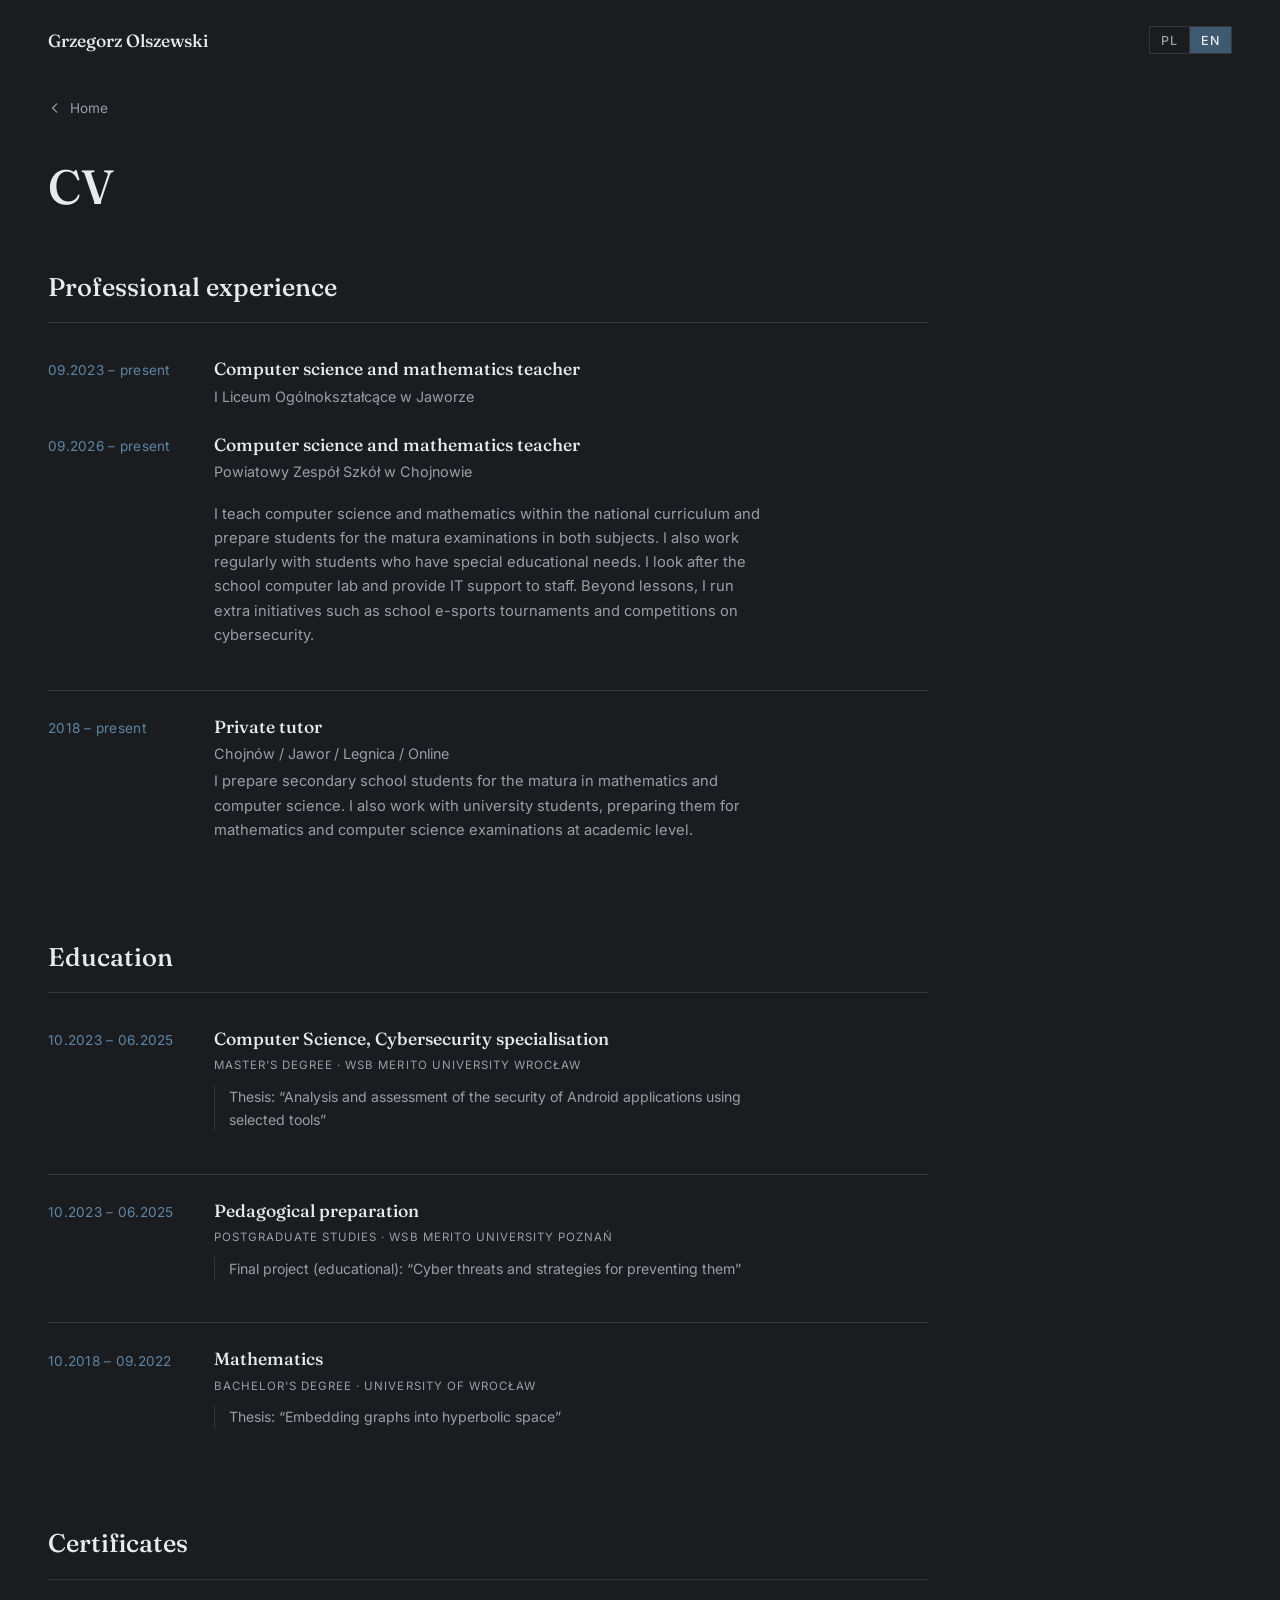
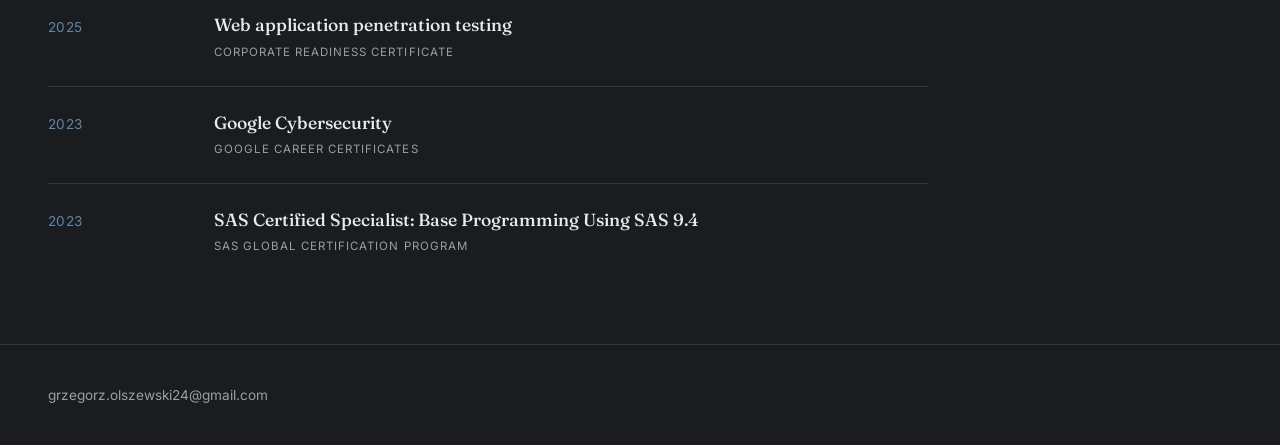
==== cv.html @ cc4313eb "v1" ====
<!DOCTYPE html>
<html lang="pl">
<head>
<meta charset="UTF-8">
<meta name="viewport" content="width=device-width, initial-scale=1">

<title>CV — Grzegorz Olszewski</title>
<meta name="description" content="Doświadczenie zawodowe, wykształcenie i certyfikaty. Nauczyciel informatyki i matematyki, magister informatyki ze specjalnością cyberbezpieczeństwo.">

<meta property="og:type" content="article">
<meta property="og:title" content="CV — Grzegorz Olszewski">
<meta property="og:description" content="Doświadczenie zawodowe, wykształcenie i certyfikaty.">
<meta property="og:locale" content="pl_PL">

<link rel="preconnect" href="https://fonts.googleapis.com">
<link rel="preconnect" href="https://fonts.gstatic.com" crossorigin>
<link href="https://fonts.googleapis.com/css2?family=Fraunces:opsz,wght@9..144,400;9..144,500;9..144,600&family=Inter:wght@400;500;600&display=swap" rel="stylesheet">
<link rel="stylesheet" href="styles.css">
</head>
<body>

<header class="site">
  <a class="name" href="index.html">Grzegorz Olszewski</a>
  <div class="header-right">
    <div class="lang-switch" role="group" data-i18n-label="lang.groupLabel" aria-label="Wybór języka">
      <button type="button" data-lang="pl" aria-pressed="true" lang="pl">PL</button>
      <button type="button" data-lang="en" aria-pressed="false" lang="en">EN</button>
    </div>
  </div>
</header>

<main class="page">
  <div class="page-inner mid">
    <a class="back" href="index.html">
      <svg viewBox="0 0 24 24" fill="none" stroke="currentColor" stroke-width="2" stroke-linecap="round" stroke-linejoin="round" aria-hidden="true">
        <polyline points="15 5 8 12 15 19"/>
      </svg>
      <span data-i18n="nav.back">Strona główna</span>
    </a>

    <h1 data-i18n="page.h1">CV</h1>

    <section class="cv-section">
      <h2 data-i18n="exp.h2">Doświadczenie zawodowe</h2>
      <ul class="cv-list">

        <li class="cv-entry tight">
          <span class="cv-date" data-i18n="exp.d1">09.2023 – obecnie</span>
          <div>
            <div class="cv-role" data-i18n="exp.r1">Nauczyciel informatyki i matematyki</div>
            <div class="cv-org" data-i18n="exp.o1">I Liceum Ogólnokształcące w Jaworze</div>
          </div>
        </li>

        <li class="cv-entry tight">
          <span class="cv-date" data-i18n="exp.d2">09.2026 – obecnie</span>
          <div>
            <div class="cv-role" data-i18n="exp.r2">Nauczyciel informatyki i matematyki</div>
            <div class="cv-org" data-i18n="exp.o2">Powiatowy Zespół Szkół w Chojnowie</div>
          </div>
        </li>

        <li class="cv-entry note">
          <span class="cv-date"></span>
          <p class="cv-desc" data-i18n="exp.note">Prowadzę zajęcia lekcyjne z informatyki i matematyki w ramach podstawy programowej oraz przygotowuję uczniów do egzaminów maturalnych z wymienionych przedmiotów. Regularnie pracuję także z uczniami o specjalnych potrzebach edukacyjnych. Sprawuję opiekę nad pracownią komputerową oraz udzielam wsparcia pracownikom szkoły w kwestiach informatycznych. Realizuję inicjatywy dodatkowe, takie jak szkolne turnieje e-sportowe oraz konkursy związane z cyberbezpieczeństwem.</p>
        </li>

        <li class="cv-entry">
          <span class="cv-date" data-i18n="exp.d3">2018 – obecnie</span>
          <div>
            <div class="cv-role" data-i18n="exp.r3">Korepetytor</div>
            <div class="cv-org" data-i18n="exp.o3">Chojnów / Jawor / Legnica / Online</div>
            <p class="cv-desc" data-i18n="exp.note3">Przygotowuję uczniów szkół średnich do matury z matematyki i informatyki. Prowadzę także zajęcia ze studentami, przygotowując ich do egzaminów z matematyki i informatyki na poziomie akademickim.</p>
          </div>
        </li>

      </ul>
    </section>

    <section class="cv-section">
      <h2 data-i18n="edu.h2">Wykształcenie</h2>
      <ul class="cv-list">

        <li class="cv-entry">
          <span class="cv-date">10.2023 – 06.2025</span>
          <div>
            <div class="cv-role" data-i18n="edu.r1">Informatyka, spec. Cyberbezpieczeństwo</div>
            <div class="cv-meta" data-i18n="edu.m1">Studia magisterskie · Uniwersytet WSB Merito Wrocław</div>
            <p class="cv-thesis" data-i18n="edu.t1">Praca dyplomowa: „Analiza i ocena bezpieczeństwa aplikacji systemu Android przy użyciu wybranych narzędzi”</p>
          </div>
        </li>

        <li class="cv-entry">
          <span class="cv-date">10.2023 – 06.2025</span>
          <div>
            <div class="cv-role" data-i18n="edu.r2">Przygotowanie pedagogiczne</div>
            <div class="cv-meta" data-i18n="edu.m2">Studia podyplomowe · Uniwersytet WSB Merito Poznań</div>
            <p class="cv-thesis" data-i18n="edu.t2">Praca dyplomowa (projekt edukacyjny): „Cyberzagrożenia i strategie ich zapobiegania”</p>
          </div>
        </li>

        <li class="cv-entry">
          <span class="cv-date">10.2018 – 09.2022</span>
          <div>
            <div class="cv-role" data-i18n="edu.r3">Matematyka</div>
            <div class="cv-meta" data-i18n="edu.m3">Studia licencjackie · Uniwersytet Wrocławski</div>
            <p class="cv-thesis" data-i18n="edu.t3">Praca dyplomowa: „Zanurzanie grafów w przestrzeń hiperboliczną”</p>
          </div>
        </li>

      </ul>
    </section>

    <section class="cv-section">
      <h2 data-i18n="cert.h2">Certyfikaty</h2>
      <ul class="cv-list">

        <li class="cv-entry">
          <span class="cv-date">2025</span>
          <div>
            <div class="cv-role" data-i18n="cert.r1">Testy penetracyjne aplikacji internetowych</div>
            <div class="cv-meta" data-i18n="cert.m1">Corporate Readiness Certificate</div>
          </div>
        </li>

        <li class="cv-entry">
          <span class="cv-date">2023</span>
          <div>
            <div class="cv-role" data-i18n="cert.r2">Google Cybersecurity</div>
            <div class="cv-meta" data-i18n="cert.m2">Google Career Certificates</div>
          </div>
        </li>

        <li class="cv-entry">
          <span class="cv-date">2023</span>
          <div>
            <div class="cv-role" data-i18n="cert.r3">SAS Certified Specialist: Base Programming Using SAS 9.4</div>
            <div class="cv-meta" data-i18n="cert.m3">SAS Global Certification Program</div>
          </div>
        </li>

      </ul>
    </section>

  </div>
</main>

<footer class="site">
  <a href="mailto:grzegorz.olszewski24@gmail.com">grzegorz.olszewski24@gmail.com</a>
</footer>

<script>
window.PAGE_I18N = {
  pl: {
    'meta.title': 'CV — Grzegorz Olszewski',
    'meta.description': 'Doświadczenie zawodowe, wykształcenie i certyfikaty. Nauczyciel informatyki i matematyki, magister informatyki ze specjalnością cyberbezpieczeństwo.',
    'meta.ogTitle': 'CV — Grzegorz Olszewski',
    'meta.ogDescription': 'Doświadczenie zawodowe, wykształcenie i certyfikaty.',
    'page.h1': 'CV',

    'exp.h2': 'Doświadczenie zawodowe',
    'exp.d1': '09.2023 – obecnie',
    'exp.r1': 'Nauczyciel informatyki i matematyki',
    'exp.o1': 'I Liceum Ogólnokształcące w Jaworze',
    'exp.d2': '09.2026 – obecnie',
    'exp.r2': 'Nauczyciel informatyki i matematyki',
    'exp.o2': 'Powiatowy Zespół Szkół w Chojnowie',
    'exp.note': 'Prowadzę zajęcia lekcyjne z informatyki i matematyki w ramach podstawy programowej oraz przygotowuję uczniów do egzaminów maturalnych z wymienionych przedmiotów. Regularnie pracuję także z uczniami o specjalnych potrzebach edukacyjnych. Sprawuję opiekę nad pracownią komputerową oraz udzielam wsparcia pracownikom szkoły w kwestiach informatycznych. Realizuję inicjatywy dodatkowe, takie jak szkolne turnieje e-sportowe oraz konkursy związane z cyberbezpieczeństwem.',
    'exp.d3': '2018 – obecnie',
    'exp.r3': 'Korepetytor',
    'exp.o3': 'Chojnów / Jawor / Legnica / Online',
    'exp.note3': 'Przygotowuję uczniów szkół średnich do matury z matematyki i informatyki. Prowadzę także zajęcia ze studentami, przygotowując ich do egzaminów z matematyki i informatyki na poziomie akademickim.',

    'edu.h2': 'Wykształcenie',
    'edu.r1': 'Informatyka, spec. Cyberbezpieczeństwo',
    'edu.m1': 'Studia magisterskie · Uniwersytet WSB Merito Wrocław',
    'edu.t1': 'Praca dyplomowa: „Analiza i ocena bezpieczeństwa aplikacji systemu Android przy użyciu wybranych narzędzi”',
    'edu.r2': 'Przygotowanie pedagogiczne',
    'edu.m2': 'Studia podyplomowe · Uniwersytet WSB Merito Poznań',
    'edu.t2': 'Praca dyplomowa (projekt edukacyjny): „Cyberzagrożenia i strategie ich zapobiegania”',
    'edu.r3': 'Matematyka',
    'edu.m3': 'Studia licencjackie · Uniwersytet Wrocławski',
    'edu.t3': 'Praca dyplomowa: „Zanurzanie grafów w przestrzeń hiperboliczną”',

    'cert.h2': 'Certyfikaty',
    'cert.r1': 'Testy penetracyjne aplikacji internetowych',
    'cert.m1': 'Corporate Readiness Certificate',
    'cert.r2': 'Google Cybersecurity',
    'cert.m2': 'Google Career Certificates',
    'cert.r3': 'SAS Certified Specialist: Base Programming Using SAS 9.4',
    'cert.m3': 'SAS Global Certification Program'
  },
  en: {
    'meta.title': 'CV — Grzegorz Olszewski',
    'meta.description': 'Professional experience, education and certificates. Computer science and mathematics teacher, MSc in computer science with a cybersecurity specialisation.',
    'meta.ogTitle': 'CV — Grzegorz Olszewski',
    'meta.ogDescription': 'Professional experience, education and certificates.',
    'page.h1': 'CV',

    'exp.h2': 'Professional experience',
    'exp.d1': '09.2023 – present',
    'exp.r1': 'Computer science and mathematics teacher',
    'exp.o1': 'I Liceum Ogólnokształcące w Jaworze',
    'exp.d2': '09.2026 – present',
    'exp.r2': 'Computer science and mathematics teacher',
    'exp.o2': 'Powiatowy Zespół Szkół w Chojnowie',
    'exp.note': 'I teach computer science and mathematics within the national curriculum and prepare students for the matura examinations in both subjects. I also work regularly with students who have special educational needs. I look after the school computer lab and provide IT support to staff. Beyond lessons, I run extra initiatives such as school e-sports tournaments and competitions on cybersecurity.',
    'exp.d3': '2018 – present',
    'exp.r3': 'Private tutor',
    'exp.o3': 'Chojnów / Jawor / Legnica / Online',
    'exp.note3': 'I prepare secondary school students for the matura in mathematics and computer science. I also work with university students, preparing them for mathematics and computer science examinations at academic level.',

    'edu.h2': 'Education',
    'edu.r1': 'Computer Science, Cybersecurity specialisation',
    'edu.m1': "Master's degree · WSB Merito University Wrocław",
    'edu.t1': 'Thesis: “Analysis and assessment of the security of Android applications using selected tools”',
    'edu.r2': 'Pedagogical preparation',
    'edu.m2': 'Postgraduate studies · WSB Merito University Poznań',
    'edu.t2': 'Final project (educational): “Cyber threats and strategies for preventing them”',
    'edu.r3': 'Mathematics',
    'edu.m3': "Bachelor's degree · University of Wrocław",
    'edu.t3': 'Thesis: “Embedding graphs into hyperbolic space”',

    'cert.h2': 'Certificates',
    'cert.r1': 'Web application penetration testing',
    'cert.m1': 'Corporate Readiness Certificate',
    'cert.r2': 'Google Cybersecurity',
    'cert.m2': 'Google Career Certificates',
    'cert.r3': 'SAS Certified Specialist: Base Programming Using SAS 9.4',
    'cert.m3': 'SAS Global Certification Program'
  }
};
</script>
<script src="i18n.js"></script>

</body>
</html>
---- styles.css ----
:root{
  --bg: #1A1C1F;
  --bg-alt: #212327;
  --border: #34363C;
  --text: #E8EAEC;
  --text-muted: #999FA6;
  --accent: #5E86A6;
  --accent-dim: #3F5A70;
  /* Punkt kadrowania mainpic.jpg — zmien, jesli cover obcina wazny fragment. */
  --focal: 50% 50%;
}
*{box-sizing:border-box;margin:0;padding:0;}
html{scroll-behavior:smooth;}
body{background:var(--bg);color:var(--text);font-family:'Inter',sans-serif;line-height:1.65;-webkit-font-smoothing:antialiased;min-height:100vh;display:flex;flex-direction:column;}
a{color:inherit;}
::selection{background:var(--accent-dim);}

header.site{display:flex;justify-content:space-between;align-items:center;gap:1.5rem;padding:1.6rem 3rem;}
header.site .name{font-family:'Fraunces',serif;font-size:1.1rem;font-weight:500;text-decoration:none;color:inherit;transition:color 0.15s ease;}
a.name:hover{color:var(--accent);}
header.site .header-right{display:flex;align-items:center;gap:2rem;}

.lang-switch{display:flex;border:1px solid var(--border);}
.lang-switch button{background:none;border:0;color:var(--text-muted);font-family:'Inter',sans-serif;font-size:0.78rem;font-weight:500;letter-spacing:0.06em;padding:0.35rem 0.7rem;cursor:pointer;transition:color 0.15s ease,background-color 0.15s ease;}
.lang-switch button + button{border-left:1px solid var(--border);}
.lang-switch button:hover{color:var(--text);}
.lang-switch button[aria-pressed="true"]{background:var(--accent-dim);color:var(--text);}

/* Kadr: ramka to po prostu tlo strony widoczne wokol zdjecia. */
main.stage{flex:1;display:flex;padding:0 3rem 3rem;}
.frame{position:relative;flex:1;min-height:0;overflow:hidden;background:var(--bg-alt);}
.frame img{width:100%;height:100%;object-fit:cover;object-position:var(--focal);display:block;}
/* Przyciemnienie polowy pod kafelkami, zeby byly czytelne na kazdym zdjeciu. */
.frame::after{content:"";position:absolute;inset:0;pointer-events:none;background:linear-gradient(90deg,transparent 35%,rgba(26,28,31,0.55) 50%,rgba(26,28,31,0.7) 100%);}

/* Kafelki wypelniaja cala prawa polowe kadru: jedna kolumna, 4 pasy po 1/4 wysokosci. */
.tile-grid{position:absolute;z-index:1;top:0;right:0;bottom:0;width:50%;list-style:none;display:grid;grid-template-columns:1fr;grid-template-rows:repeat(4,1fr);gap:2px;}
.tile-grid a{height:100%;background:rgba(33,35,39,0.62);backdrop-filter:blur(10px);-webkit-backdrop-filter:blur(10px);border:1px solid rgba(232,234,236,0.14);display:flex;align-items:center;justify-content:center;gap:clamp(1rem,1.8vw,1.8rem);padding:1rem 1.5rem;text-decoration:none;color:inherit;transition:border-color 0.15s ease,background-color 0.15s ease;}
.tile-grid a:hover{border-color:var(--accent);background:rgba(33,35,39,0.85);}
.tile-grid .icon{flex:none;width:clamp(34px,3.4vw,52px);height:clamp(34px,3.4vw,52px);color:var(--accent);}
.tile-grid .icon svg{width:100%;height:100%;display:block;}
.tile-grid .label{font-family:'Fraunces',serif;font-weight:500;font-size:clamp(1.1rem,1.9vw,1.9rem);line-height:1.25;text-wrap:balance;}

@media (max-width: 800px){
  header.site{padding:1.2rem 1.5rem;}
  header.site .header-right{gap:1.2rem;}
  main.stage{padding:0 1.2rem 1.6rem;}
  .frame{min-height:72vh;}
  /* Waska szerokosc: zamiast prawej polowy kafelki zajmuja dolna polowe kadru. */
  .frame::after{background:linear-gradient(180deg,transparent 24%,rgba(26,28,31,0.55) 42%,rgba(26,28,31,0.7) 100%);}
  .tile-grid{top:42%;left:0;right:0;bottom:0;width:auto;}
  .tile-grid a{padding:0.6rem 1.1rem;gap:0.9rem;justify-content:flex-start;}
  .tile-grid .icon{width:28px;height:28px;}
  .tile-grid .label{font-size:1.05rem;text-align:left;}
}

footer.site{padding:2.4rem 3rem;color:var(--text-muted);font-size:0.85rem;border-top:1px solid var(--border);display:flex;gap:1.2rem;flex-wrap:wrap;}
footer.site a{text-decoration:none;transition:color 0.15s ease;}
footer.site a:hover{color:var(--accent);}

/* ---------- Podstrony ---------- */

main.page{flex:1;padding:1rem 3rem 4rem;}
.page-inner{max-width:720px;}

.back{display:inline-flex;align-items:center;gap:0.5rem;color:var(--text-muted);font-size:0.85rem;text-decoration:none;margin-bottom:2.5rem;transition:color 0.15s ease;}
.back:hover{color:var(--accent);}
.back svg{width:14px;height:14px;}

.page-inner h1{font-family:'Fraunces',serif;font-weight:500;font-size:clamp(2rem,4vw,3rem);line-height:1.15;margin-bottom:1.5rem;}
.lead{font-size:clamp(1.05rem,1.5vw,1.25rem);color:var(--text);margin-bottom:2rem;}
.page-inner p{color:var(--text-muted);margin-bottom:1.15rem;max-width:62ch;}
.page-inner p strong{color:var(--text);font-weight:500;}


@media (max-width: 800px){
  main.page{padding:0.5rem 1.5rem 3rem;}
  .back{margin-bottom:1.8rem;}
}

/* ---------- Podstrona: programowanie ---------- */

.page-inner.wide{max-width:1060px;}

.cols{display:grid;grid-template-columns:1fr;gap:3.2rem;margin-top:2.5rem;}
.col h2{font-family:'Fraunces',serif;font-weight:500;font-size:clamp(1.25rem,2vw,1.7rem);margin-bottom:1.6rem;padding-bottom:0.9rem;border-bottom:1px solid var(--border);}

.projects{list-style:none;display:grid;grid-template-columns:repeat(auto-fit,minmax(140px,1fr));gap:1rem;}
.projects a{position:relative;height:100%;display:flex;flex-direction:column;align-items:center;justify-content:center;gap:0.85rem;text-align:center;padding:1.7rem 0.9rem 1.4rem;background:var(--bg-alt);border:1px solid var(--border);text-decoration:none;color:inherit;transition:border-color 0.15s ease,background-color 0.15s ease;}
.projects a:hover{border-color:var(--accent);background:#25272C;}
.projects .icon{width:32px;height:32px;color:var(--accent);}
.projects .icon svg{width:100%;height:100%;display:block;}
.projects .name{font-family:'Fraunces',serif;font-weight:500;font-size:1rem;}
.projects .desc{font-size:0.76rem;color:var(--text-muted);line-height:1.45;}
.projects .ext{position:absolute;top:0.65rem;right:0.65rem;width:12px;height:12px;color:var(--text-muted);opacity:0.6;transition:color 0.15s ease,opacity 0.15s ease;}
.projects a:hover .ext{color:var(--accent);opacity:1;}

.wip{display:flex;align-items:center;justify-content:center;min-height:170px;border:1px dashed var(--border);color:var(--text-muted);font-size:0.95rem;letter-spacing:0.02em;}

@media (max-width: 800px){
  .cols{gap:2.5rem;margin-top:2rem;}
  .wip{min-height:120px;}
}

/* ---------- Podstrona: rozwoj osobisty ---------- */

.channels{list-style:none;display:flex;flex-wrap:wrap;gap:2.5rem;margin-top:2.5rem;}
.channels a{display:flex;flex-direction:column;align-items:center;gap:1rem;width:190px;text-decoration:none;color:inherit;}
.channels img{width:170px;height:170px;border-radius:50%;border:1px solid var(--border);display:block;transition:border-color 0.15s ease,transform 0.15s ease;}
.channels a:hover img{border-color:var(--accent);transform:translateY(-3px);}
.channels .name{font-family:'Fraunces',serif;font-weight:500;font-size:1.05rem;text-align:center;transition:color 0.15s ease;}
.channels a:hover .name{color:var(--accent);}

@media (max-width: 800px){
  .channels{gap:1.5rem;margin-top:2rem;}
  .channels a{width:140px;gap:0.8rem;}
  .channels img{width:130px;height:130px;}
}

@media (prefers-reduced-motion: reduce){
  html{scroll-behavior:auto;}
  .channels a:hover img{transform:none;}
}

/* ---------- Podstrona: CV ---------- */

.page-inner.mid{max-width:880px;}

.cv-section{margin-top:3.2rem;}
.cv-section h2{font-family:'Fraunces',serif;font-weight:500;font-size:clamp(1.25rem,2vw,1.6rem);margin-bottom:0.6rem;padding-bottom:0.9rem;border-bottom:1px solid var(--border);}
.cv-list{list-style:none;}

.cv-entry{display:grid;grid-template-columns:140px 1fr;gap:1.6rem;padding:1.5rem 0;border-bottom:1px solid var(--border);}
.cv-entry:last-child{border-bottom:0;}
/* Wpisy dzielace jeden opis: bez kreski i odstepu miedzy soba. */
.cv-entry.tight{padding-bottom:0;border-bottom:0;}
.cv-entry.note{padding-top:0.9rem;}

.cv-date{color:var(--accent);font-size:0.85rem;letter-spacing:0.02em;padding-top:0.15rem;}
.cv-role{font-family:'Fraunces',serif;font-weight:500;font-size:1.1rem;line-height:1.35;}
.cv-org{color:var(--text-muted);font-size:0.9rem;margin-top:0.25rem;}
.cv-meta{color:var(--text-muted);font-size:0.72rem;letter-spacing:0.09em;text-transform:uppercase;margin-top:0.35rem;}
.cv-desc{color:var(--text-muted);font-size:0.92rem;margin-top:0.2rem;max-width:62ch;}
.cv-thesis{color:var(--text-muted);font-size:0.88rem;margin-top:0.6rem;padding-left:0.9rem;border-left:1px solid var(--border);}

@media (max-width: 800px){
  .cv-section{margin-top:2.4rem;}
  .cv-entry{grid-template-columns:1fr;gap:0.5rem;}
  .cv-entry.tight{padding-bottom:0;}
  .cv-entry.note{padding-top:0.8rem;}
  .cv-date{padding-top:0;}
}
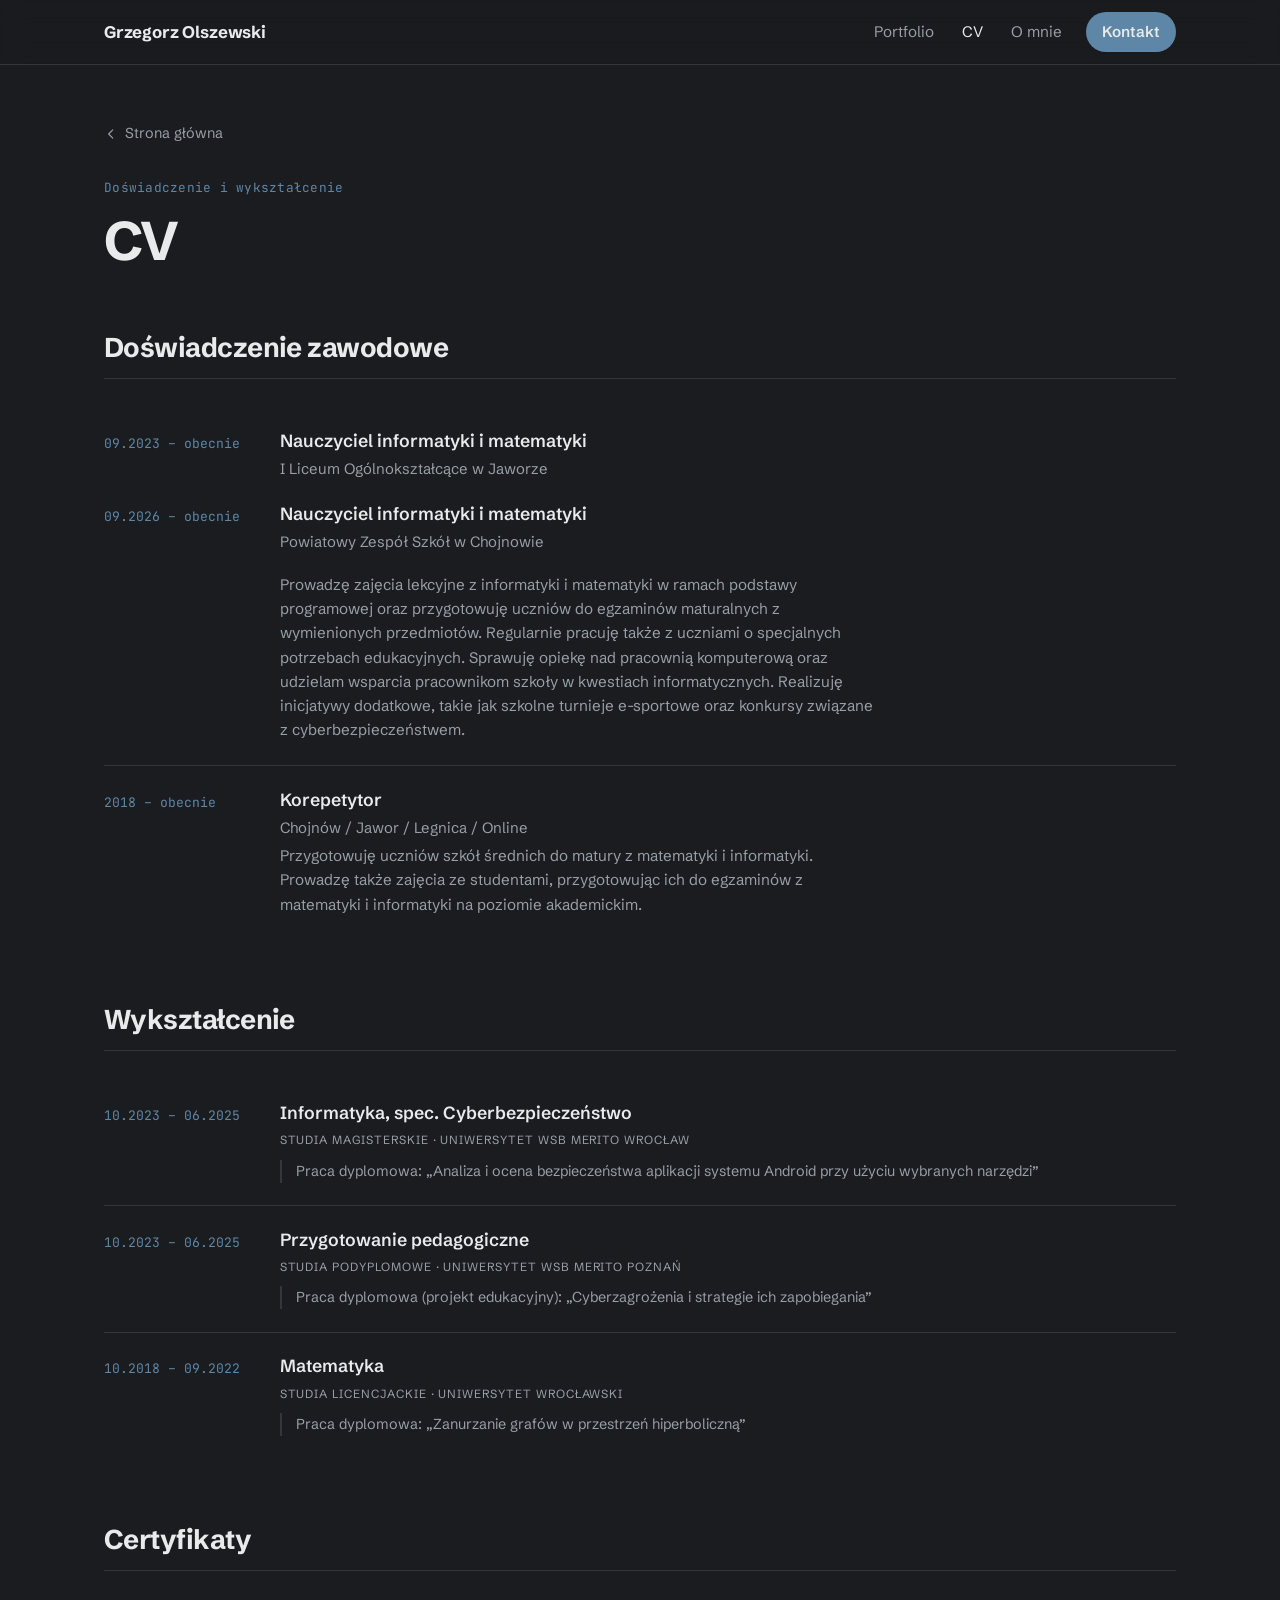
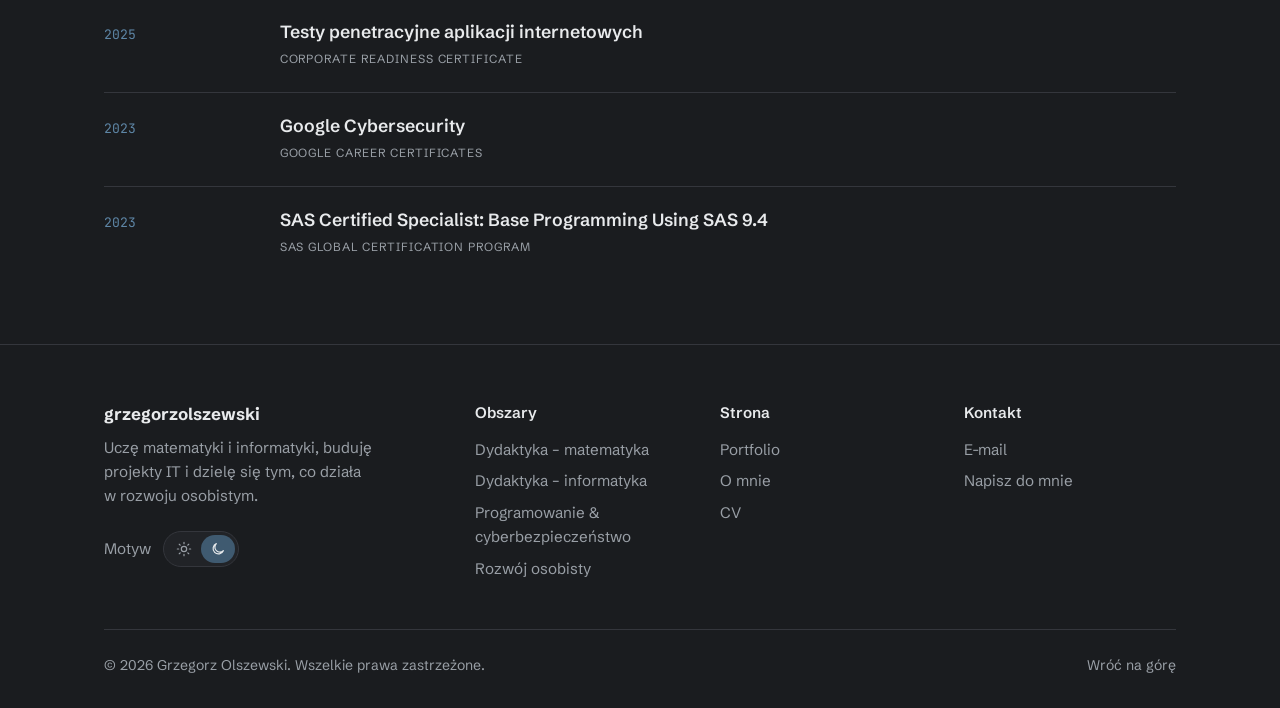
==== commit 3118745e: "new theme" ====
--- a/cv.html
+++ b/cv.html
@@ -2,236 +2,184 @@
 <html lang="pl">
 <head>
 <meta charset="UTF-8">
-<meta name="viewport" content="width=device-width, initial-scale=1">
-
-<title>CV — Grzegorz Olszewski</title>
-<meta name="description" content="Doświadczenie zawodowe, wykształcenie i certyfikaty. Nauczyciel informatyki i matematyki, magister informatyki ze specjalnością cyberbezpieczeństwo.">
-
-<meta property="og:type" content="article">
-<meta property="og:title" content="CV — Grzegorz Olszewski">
-<meta property="og:description" content="Doświadczenie zawodowe, wykształcenie i certyfikaty.">
+<meta name="viewport" content="width=device-width, initial-scale=1, viewport-fit=cover">
+<title>CV – Grzegorz Olszewski</title>
+<meta name="description" content="CV Grzegorza Olszewskiego: nauczyciel matematyki i informatyki, magister informatyki ze specjalnością cyberbezpieczeństwo.">
+<meta property="og:type" content="website">
+<meta property="og:title" content="CV – Grzegorz Olszewski">
+<meta property="og:description" content="CV Grzegorza Olszewskiego: nauczyciel matematyki i informatyki, magister informatyki ze specjalnością cyberbezpieczeństwo.">
 <meta property="og:locale" content="pl_PL">
+<meta name="theme-color" content="#1A1C1F">
 
 <link rel="preconnect" href="https://fonts.googleapis.com">
 <link rel="preconnect" href="https://fonts.gstatic.com" crossorigin>
-<link href="https://fonts.googleapis.com/css2?family=Fraunces:opsz,wght@9..144,400;9..144,500;9..144,600&family=Inter:wght@400;500;600&display=swap" rel="stylesheet">
+<link href="https://fonts.googleapis.com/css2?family=Schibsted+Grotesk:wght@400;500;600;700&family=JetBrains+Mono:wght@400;500&display=swap" rel="stylesheet">
+
+<script>
+  // Ustaw motyw przed renderem, żeby nie było mignięcia. Domyślnie ciemny.
+  try { if (localStorage.getItem('theme') === 'light') document.documentElement.setAttribute('data-theme', 'light'); } catch (e) {}
+</script>
+
 <link rel="stylesheet" href="styles.css">
 </head>
 <body>
 
-<header class="site">
-  <a class="name" href="index.html">Grzegorz Olszewski</a>
-  <div class="header-right">
-    <div class="lang-switch" role="group" data-i18n-label="lang.groupLabel" aria-label="Wybór języka">
-      <button type="button" data-lang="pl" aria-pressed="true" lang="pl">PL</button>
-      <button type="button" data-lang="en" aria-pressed="false" lang="en">EN</button>
-    </div>
+<header class="site-header">
+  <div class="wrap">
+    <a class="brand" href="index.html">Grzegorz Olszewski</a>
+    <nav class="nav" aria-label="Główna nawigacja">
+      <a href="index.html#projekty">Portfolio</a>
+      <a href="cv.html" aria-current="page">CV</a>
+      <a href="index.html#o-mnie">O mnie</a>
+      <a class="cta" href="mailto:grzegorz.olszewski24@gmail.com">Kontakt</a>
+    </nav>
   </div>
 </header>
 
-<main class="page">
-  <div class="page-inner mid">
-    <a class="back" href="index.html">
-      <svg viewBox="0 0 24 24" fill="none" stroke="currentColor" stroke-width="2" stroke-linecap="round" stroke-linejoin="round" aria-hidden="true">
-        <polyline points="15 5 8 12 15 19"/>
-      </svg>
-      <span data-i18n="nav.back">Strona główna</span>
-    </a>
-
-    <h1 data-i18n="page.h1">CV</h1>
-
-    <section class="cv-section">
-      <h2 data-i18n="exp.h2">Doświadczenie zawodowe</h2>
-      <ul class="cv-list">
-
-        <li class="cv-entry tight">
-          <span class="cv-date" data-i18n="exp.d1">09.2023 – obecnie</span>
-          <div>
-            <div class="cv-role" data-i18n="exp.r1">Nauczyciel informatyki i matematyki</div>
-            <div class="cv-org" data-i18n="exp.o1">I Liceum Ogólnokształcące w Jaworze</div>
-          </div>
-        </li>
-
-        <li class="cv-entry tight">
-          <span class="cv-date" data-i18n="exp.d2">09.2026 – obecnie</span>
-          <div>
-            <div class="cv-role" data-i18n="exp.r2">Nauczyciel informatyki i matematyki</div>
-            <div class="cv-org" data-i18n="exp.o2">Powiatowy Zespół Szkół w Chojnowie</div>
-          </div>
-        </li>
-
-        <li class="cv-entry note">
-          <span class="cv-date"></span>
-          <p class="cv-desc" data-i18n="exp.note">Prowadzę zajęcia lekcyjne z informatyki i matematyki w ramach podstawy programowej oraz przygotowuję uczniów do egzaminów maturalnych z wymienionych przedmiotów. Regularnie pracuję także z uczniami o specjalnych potrzebach edukacyjnych. Sprawuję opiekę nad pracownią komputerową oraz udzielam wsparcia pracownikom szkoły w kwestiach informatycznych. Realizuję inicjatywy dodatkowe, takie jak szkolne turnieje e-sportowe oraz konkursy związane z cyberbezpieczeństwem.</p>
-        </li>
-
-        <li class="cv-entry">
-          <span class="cv-date" data-i18n="exp.d3">2018 – obecnie</span>
-          <div>
-            <div class="cv-role" data-i18n="exp.r3">Korepetytor</div>
-            <div class="cv-org" data-i18n="exp.o3">Chojnów / Jawor / Legnica / Online</div>
-            <p class="cv-desc" data-i18n="exp.note3">Przygotowuję uczniów szkół średnich do matury z matematyki i informatyki. Prowadzę także zajęcia ze studentami, przygotowując ich do egzaminów z matematyki i informatyki na poziomie akademickim.</p>
-          </div>
-        </li>
-
-      </ul>
-    </section>
-
-    <section class="cv-section">
-      <h2 data-i18n="edu.h2">Wykształcenie</h2>
-      <ul class="cv-list">
-
-        <li class="cv-entry">
-          <span class="cv-date">10.2023 – 06.2025</span>
-          <div>
-            <div class="cv-role" data-i18n="edu.r1">Informatyka, spec. Cyberbezpieczeństwo</div>
-            <div class="cv-meta" data-i18n="edu.m1">Studia magisterskie · Uniwersytet WSB Merito Wrocław</div>
-            <p class="cv-thesis" data-i18n="edu.t1">Praca dyplomowa: „Analiza i ocena bezpieczeństwa aplikacji systemu Android przy użyciu wybranych narzędzi”</p>
-          </div>
-        </li>
-
-        <li class="cv-entry">
-          <span class="cv-date">10.2023 – 06.2025</span>
-          <div>
-            <div class="cv-role" data-i18n="edu.r2">Przygotowanie pedagogiczne</div>
-            <div class="cv-meta" data-i18n="edu.m2">Studia podyplomowe · Uniwersytet WSB Merito Poznań</div>
-            <p class="cv-thesis" data-i18n="edu.t2">Praca dyplomowa (projekt edukacyjny): „Cyberzagrożenia i strategie ich zapobiegania”</p>
-          </div>
-        </li>
-
-        <li class="cv-entry">
-          <span class="cv-date">10.2018 – 09.2022</span>
-          <div>
-            <div class="cv-role" data-i18n="edu.r3">Matematyka</div>
-            <div class="cv-meta" data-i18n="edu.m3">Studia licencjackie · Uniwersytet Wrocławski</div>
-            <p class="cv-thesis" data-i18n="edu.t3">Praca dyplomowa: „Zanurzanie grafów w przestrzeń hiperboliczną”</p>
-          </div>
-        </li>
-
-      </ul>
-    </section>
-
-    <section class="cv-section">
-      <h2 data-i18n="cert.h2">Certyfikaty</h2>
-      <ul class="cv-list">
-
-        <li class="cv-entry">
-          <span class="cv-date">2025</span>
-          <div>
-            <div class="cv-role" data-i18n="cert.r1">Testy penetracyjne aplikacji internetowych</div>
-            <div class="cv-meta" data-i18n="cert.m1">Corporate Readiness Certificate</div>
-          </div>
-        </li>
-
-        <li class="cv-entry">
-          <span class="cv-date">2023</span>
-          <div>
-            <div class="cv-role" data-i18n="cert.r2">Google Cybersecurity</div>
-            <div class="cv-meta" data-i18n="cert.m2">Google Career Certificates</div>
-          </div>
-        </li>
-
-        <li class="cv-entry">
-          <span class="cv-date">2023</span>
-          <div>
-            <div class="cv-role" data-i18n="cert.r3">SAS Certified Specialist: Base Programming Using SAS 9.4</div>
-            <div class="cv-meta" data-i18n="cert.m3">SAS Global Certification Program</div>
-          </div>
-        </li>
-
-      </ul>
-    </section>
-
-  </div>
+<main>
+  <section class="wrap page-head">
+    <a class="back" href="index.html"><svg viewBox="0 0 24 24" fill="none" stroke="currentColor" stroke-width="2" stroke-linecap="round" stroke-linejoin="round" aria-hidden="true"><polyline points="15 5 8 12 15 19"/></svg><span>Strona główna</span></a>
+    <span class="eyebrow">Doświadczenie i wykształcenie</span>
+    <h1>CV</h1>
+  </section>
+  <section class="wrap block" aria-labelledby="doswiadczenie">
+    <div class="block-head"><h2 class="block-title" id="doswiadczenie">Doświadczenie zawodowe</h2></div>
+    <ul class="cv-list">
+      <li class="cv-entry tight">
+        <span class="cv-date">09.2023 – obecnie</span>
+        <div>
+          <div class="cv-role">Nauczyciel informatyki i matematyki</div>
+          <div class="cv-org">I Liceum Ogólnokształcące w Jaworze</div>
+        </div>
+      </li>
+      <li class="cv-entry tight">
+        <span class="cv-date">09.2026 – obecnie</span>
+        <div>
+          <div class="cv-role">Nauczyciel informatyki i matematyki</div>
+          <div class="cv-org">Powiatowy Zespół Szkół w Chojnowie</div>
+        </div>
+      </li>
+      <li class="cv-entry note">
+        <span class="cv-date"></span>
+        <p class="cv-desc">Prowadzę zajęcia lekcyjne z informatyki i matematyki w ramach podstawy programowej oraz przygotowuję uczniów do egzaminów maturalnych z wymienionych przedmiotów. Regularnie pracuję także z uczniami o specjalnych potrzebach edukacyjnych. Sprawuję opiekę nad pracownią komputerową oraz udzielam wsparcia pracownikom szkoły w kwestiach informatycznych. Realizuję inicjatywy dodatkowe, takie jak szkolne turnieje e-sportowe oraz konkursy związane z cyberbezpieczeństwem.</p>
+      </li>
+      <li class="cv-entry">
+        <span class="cv-date">2018 – obecnie</span>
+        <div>
+          <div class="cv-role">Korepetytor</div>
+          <div class="cv-org">Chojnów / Jawor / Legnica / Online</div>
+          <p class="cv-desc">Przygotowuję uczniów szkół średnich do matury z matematyki i informatyki. Prowadzę także zajęcia ze studentami, przygotowując ich do egzaminów z matematyki i informatyki na poziomie akademickim.</p>
+        </div>
+      </li>
+    </ul>
+  </section>
+  <section class="wrap block" aria-labelledby="wyksztalcenie">
+    <div class="block-head"><h2 class="block-title" id="wyksztalcenie">Wykształcenie</h2></div>
+    <ul class="cv-list">
+      <li class="cv-entry">
+        <span class="cv-date">10.2023 – 06.2025</span>
+        <div>
+          <div class="cv-role">Informatyka, spec. Cyberbezpieczeństwo</div>
+          <div class="cv-meta">Studia magisterskie · Uniwersytet WSB Merito Wrocław</div>
+          <p class="cv-thesis">Praca dyplomowa: „Analiza i ocena bezpieczeństwa aplikacji systemu Android przy użyciu wybranych narzędzi”</p>
+        </div>
+      </li>
+      <li class="cv-entry">
+        <span class="cv-date">10.2023 – 06.2025</span>
+        <div>
+          <div class="cv-role">Przygotowanie pedagogiczne</div>
+          <div class="cv-meta">Studia podyplomowe · Uniwersytet WSB Merito Poznań</div>
+          <p class="cv-thesis">Praca dyplomowa (projekt edukacyjny): „Cyberzagrożenia i strategie ich zapobiegania”</p>
+        </div>
+      </li>
+      <li class="cv-entry">
+        <span class="cv-date">10.2018 – 09.2022</span>
+        <div>
+          <div class="cv-role">Matematyka</div>
+          <div class="cv-meta">Studia licencjackie · Uniwersytet Wrocławski</div>
+          <p class="cv-thesis">Praca dyplomowa: „Zanurzanie grafów w przestrzeń hiperboliczną”</p>
+        </div>
+      </li>
+    </ul>
+  </section>
+  <section class="wrap block" aria-labelledby="certyfikaty">
+    <div class="block-head"><h2 class="block-title" id="certyfikaty">Certyfikaty</h2></div>
+    <ul class="cv-list">
+      <li class="cv-entry">
+        <span class="cv-date">2025</span>
+        <div>
+          <div class="cv-role">Testy penetracyjne aplikacji internetowych</div>
+          <div class="cv-meta">Corporate Readiness Certificate</div>
+        </div>
+      </li>
+      <li class="cv-entry">
+        <span class="cv-date">2023</span>
+        <div>
+          <div class="cv-role">Google Cybersecurity</div>
+          <div class="cv-meta">Google Career Certificates</div>
+        </div>
+      </li>
+      <li class="cv-entry">
+        <span class="cv-date">2023</span>
+        <div>
+          <div class="cv-role">SAS Certified Specialist: Base Programming Using SAS 9.4</div>
+          <div class="cv-meta">SAS Global Certification Program</div>
+        </div>
+      </li>
+    </ul>
+  </section>
 </main>
 
-<footer class="site">
-  <a href="mailto:grzegorz.olszewski24@gmail.com">grzegorz.olszewski24@gmail.com</a>
+<footer class="site-footer">
+  <div class="wrap">
+    <div class="footer-top">
+      <div class="footer-brand">
+        <a href="index.html">grzegorzolszewski</a>
+        <p>Uczę matematyki i informatyki, buduję projekty IT i dzielę się tym, co działa w rozwoju osobistym.</p>
+        <div class="theme">
+          <span>Motyw</span>
+          <div class="theme-switch" role="group" aria-label="Wybór motywu">
+            <button type="button" data-theme-set="light" aria-pressed="false" aria-label="Jasny">
+              <svg viewBox="0 0 24 24" fill="none" stroke="currentColor" stroke-width="1.8" stroke-linecap="round"><circle cx="12" cy="12" r="4"/><path d="M12 2v2M12 20v2M4.9 4.9l1.4 1.4M17.7 17.7l1.4 1.4M2 12h2M20 12h2M4.9 19.1l1.4-1.4M17.7 6.3l1.4-1.4"/></svg>
+            </button>
+            <button type="button" data-theme-set="dark" aria-pressed="true" aria-label="Ciemny">
+              <svg viewBox="0 0 24 24" fill="none" stroke="currentColor" stroke-width="1.8" stroke-linecap="round" stroke-linejoin="round"><path d="M20 14.5A8 8 0 1 1 9.5 4a6.5 6.5 0 0 0 10.5 10.5z"/></svg>
+            </button>
+          </div>
+        </div>
+      </div>
+      <div class="footer-col">
+        <h4>Obszary</h4>
+        <ul>
+          <li><a href="dydaktyka-matematyka.html">Dydaktyka – matematyka</a></li>
+          <li><a href="dydaktyka-informatyka.html">Dydaktyka – informatyka</a></li>
+          <li><a href="programowanie.html">Programowanie &amp; cyberbezpieczeństwo</a></li>
+          <li><a href="rozwoj.html">Rozwój osobisty</a></li>
+        </ul>
+      </div>
+      <div class="footer-col">
+        <h4>Strona</h4>
+        <ul>
+          <li><a href="index.html#projekty">Portfolio</a></li>
+          <li><a href="index.html#o-mnie">O mnie</a></li>
+          <li><a href="cv.html">CV</a></li>
+        </ul>
+      </div>
+      <div class="footer-col">
+        <h4>Kontakt</h4>
+        <ul>
+          <li><a href="mailto:grzegorz.olszewski24@gmail.com">E-mail</a></li>
+          <li><a href="index.html#kontakt">Napisz do mnie</a></li>
+        </ul>
+      </div>
+    </div>
+    <div class="footer-bottom">
+      <span>© <span id="year">2026</span> Grzegorz Olszewski. Wszelkie prawa zastrzeżone.</span>
+      <a href="#" onclick="window.scrollTo({top:0});return false;" style="text-decoration:none">Wróć na górę</a>
+    </div>
+  </div>
 </footer>
 
-<script>
-window.PAGE_I18N = {
-  pl: {
-    'meta.title': 'CV — Grzegorz Olszewski',
-    'meta.description': 'Doświadczenie zawodowe, wykształcenie i certyfikaty. Nauczyciel informatyki i matematyki, magister informatyki ze specjalnością cyberbezpieczeństwo.',
-    'meta.ogTitle': 'CV — Grzegorz Olszewski',
-    'meta.ogDescription': 'Doświadczenie zawodowe, wykształcenie i certyfikaty.',
-    'page.h1': 'CV',
-
-    'exp.h2': 'Doświadczenie zawodowe',
-    'exp.d1': '09.2023 – obecnie',
-    'exp.r1': 'Nauczyciel informatyki i matematyki',
-    'exp.o1': 'I Liceum Ogólnokształcące w Jaworze',
-    'exp.d2': '09.2026 – obecnie',
-    'exp.r2': 'Nauczyciel informatyki i matematyki',
-    'exp.o2': 'Powiatowy Zespół Szkół w Chojnowie',
-    'exp.note': 'Prowadzę zajęcia lekcyjne z informatyki i matematyki w ramach podstawy programowej oraz przygotowuję uczniów do egzaminów maturalnych z wymienionych przedmiotów. Regularnie pracuję także z uczniami o specjalnych potrzebach edukacyjnych. Sprawuję opiekę nad pracownią komputerową oraz udzielam wsparcia pracownikom szkoły w kwestiach informatycznych. Realizuję inicjatywy dodatkowe, takie jak szkolne turnieje e-sportowe oraz konkursy związane z cyberbezpieczeństwem.',
-    'exp.d3': '2018 – obecnie',
-    'exp.r3': 'Korepetytor',
-    'exp.o3': 'Chojnów / Jawor / Legnica / Online',
-    'exp.note3': 'Przygotowuję uczniów szkół średnich do matury z matematyki i informatyki. Prowadzę także zajęcia ze studentami, przygotowując ich do egzaminów z matematyki i informatyki na poziomie akademickim.',
-
-    'edu.h2': 'Wykształcenie',
-    'edu.r1': 'Informatyka, spec. Cyberbezpieczeństwo',
-    'edu.m1': 'Studia magisterskie · Uniwersytet WSB Merito Wrocław',
-    'edu.t1': 'Praca dyplomowa: „Analiza i ocena bezpieczeństwa aplikacji systemu Android przy użyciu wybranych narzędzi”',
-    'edu.r2': 'Przygotowanie pedagogiczne',
-    'edu.m2': 'Studia podyplomowe · Uniwersytet WSB Merito Poznań',
-    'edu.t2': 'Praca dyplomowa (projekt edukacyjny): „Cyberzagrożenia i strategie ich zapobiegania”',
-    'edu.r3': 'Matematyka',
-    'edu.m3': 'Studia licencjackie · Uniwersytet Wrocławski',
-    'edu.t3': 'Praca dyplomowa: „Zanurzanie grafów w przestrzeń hiperboliczną”',
-
-    'cert.h2': 'Certyfikaty',
-    'cert.r1': 'Testy penetracyjne aplikacji internetowych',
-    'cert.m1': 'Corporate Readiness Certificate',
-    'cert.r2': 'Google Cybersecurity',
-    'cert.m2': 'Google Career Certificates',
-    'cert.r3': 'SAS Certified Specialist: Base Programming Using SAS 9.4',
-    'cert.m3': 'SAS Global Certification Program'
-  },
-  en: {
-    'meta.title': 'CV — Grzegorz Olszewski',
-    'meta.description': 'Professional experience, education and certificates. Computer science and mathematics teacher, MSc in computer science with a cybersecurity specialisation.',
-    'meta.ogTitle': 'CV — Grzegorz Olszewski',
-    'meta.ogDescription': 'Professional experience, education and certificates.',
-    'page.h1': 'CV',
-
-    'exp.h2': 'Professional experience',
-    'exp.d1': '09.2023 – present',
-    'exp.r1': 'Computer science and mathematics teacher',
-    'exp.o1': 'I Liceum Ogólnokształcące w Jaworze',
-    'exp.d2': '09.2026 – present',
-    'exp.r2': 'Computer science and mathematics teacher',
-    'exp.o2': 'Powiatowy Zespół Szkół w Chojnowie',
-    'exp.note': 'I teach computer science and mathematics within the national curriculum and prepare students for the matura examinations in both subjects. I also work regularly with students who have special educational needs. I look after the school computer lab and provide IT support to staff. Beyond lessons, I run extra initiatives such as school e-sports tournaments and competitions on cybersecurity.',
-    'exp.d3': '2018 – present',
-    'exp.r3': 'Private tutor',
-    'exp.o3': 'Chojnów / Jawor / Legnica / Online',
-    'exp.note3': 'I prepare secondary school students for the matura in mathematics and computer science. I also work with university students, preparing them for mathematics and computer science examinations at academic level.',
-
-    'edu.h2': 'Education',
-    'edu.r1': 'Computer Science, Cybersecurity specialisation',
-    'edu.m1': "Master's degree · WSB Merito University Wrocław",
-    'edu.t1': 'Thesis: “Analysis and assessment of the security of Android applications using selected tools”',
-    'edu.r2': 'Pedagogical preparation',
-    'edu.m2': 'Postgraduate studies · WSB Merito University Poznań',
-    'edu.t2': 'Final project (educational): “Cyber threats and strategies for preventing them”',
-    'edu.r3': 'Mathematics',
-    'edu.m3': "Bachelor's degree · University of Wrocław",
-    'edu.t3': 'Thesis: “Embedding graphs into hyperbolic space”',
-
-    'cert.h2': 'Certificates',
-    'cert.r1': 'Web application penetration testing',
-    'cert.m1': 'Corporate Readiness Certificate',
-    'cert.r2': 'Google Cybersecurity',
-    'cert.m2': 'Google Career Certificates',
-    'cert.r3': 'SAS Certified Specialist: Base Programming Using SAS 9.4',
-    'cert.m3': 'SAS Global Certification Program'
-  }
-};
-</script>
-<script src="i18n.js"></script>
-
+<script src="site.js"></script>
 </body>
 </html>
--- a/styles.css
+++ b/styles.css
@@ -1,152 +1,286 @@
+/* ---------- Paleta (motyw z grzegorzolszewskii.github.io) ---------- */
 :root{
-  --bg: #1A1C1F;
-  --bg-alt: #212327;
-  --border: #34363C;
-  --text: #E8EAEC;
-  --text-muted: #999FA6;
-  --accent: #5E86A6;
-  --accent-dim: #3F5A70;
-  /* Punkt kadrowania mainpic.jpg — zmien, jesli cover obcina wazny fragment. */
-  --focal: 50% 50%;
-}
-*{box-sizing:border-box;margin:0;padding:0;}
-html{scroll-behavior:smooth;}
-body{background:var(--bg);color:var(--text);font-family:'Inter',sans-serif;line-height:1.65;-webkit-font-smoothing:antialiased;min-height:100vh;display:flex;flex-direction:column;}
+  --bg:#1A1C1F;
+  --bg-alt:#212327;
+  --bg-raised:#25272C;
+  --border:#34363C;
+  --text:#E8EAEC;
+  --text-muted:#999FA6;
+  --accent:#5E86A6;
+  --accent-dim:#3F5A70;
+  --accent-ink:#E8EAEC;
+  --grid:#2B2E33;
+  color-scheme:dark;
+}
+/* Jasny wariant (wybierany przełącznikiem w stopce) */
+:root[data-theme="light"]{
+  --bg:#F4F5F7;
+  --bg-alt:#FFFFFF;
+  --bg-raised:#FFFFFF;
+  --border:#DADDE2;
+  --text:#1A1C1F;
+  --text-muted:#5B6168;
+  --accent:#3F6A8C;
+  --accent-dim:#D6E2EC;
+  --accent-ink:#FFFFFF;
+  --grid:#E7EAEE;
+  color-scheme:light;
+}
+
+/* ---------- Podstawy ---------- */
+:root{
+  box-sizing:border-box;
+  padding-top:env(safe-area-inset-top,0px);
+  padding-bottom:env(safe-area-inset-bottom,0px);
+  --sans:'Schibsted Grotesk',system-ui,-apple-system,'Segoe UI',Roboto,sans-serif;
+  --mono:'JetBrains Mono',ui-monospace,SFMono-Regular,Menlo,Consolas,monospace;
+  --wrap:1120px;
+  --narrow:720px;
+}
+*,*::before,*::after{box-sizing:inherit;margin:0;padding:0;}
+html{scroll-padding-top:calc(env(safe-area-inset-top,0px) + 80px);scroll-behavior:smooth;background:var(--bg);}
+body{background:var(--bg);color:var(--text);font-family:var(--sans);font-size:1.0625rem;line-height:1.6;-webkit-font-smoothing:antialiased;}
+img,svg{max-width:100%;display:block;}
 a{color:inherit;}
-::selection{background:var(--accent-dim);}
-
-header.site{display:flex;justify-content:space-between;align-items:center;gap:1.5rem;padding:1.6rem 3rem;}
-header.site .name{font-family:'Fraunces',serif;font-size:1.1rem;font-weight:500;text-decoration:none;color:inherit;transition:color 0.15s ease;}
-a.name:hover{color:var(--accent);}
-header.site .header-right{display:flex;align-items:center;gap:2rem;}
-
-.lang-switch{display:flex;border:1px solid var(--border);}
-.lang-switch button{background:none;border:0;color:var(--text-muted);font-family:'Inter',sans-serif;font-size:0.78rem;font-weight:500;letter-spacing:0.06em;padding:0.35rem 0.7rem;cursor:pointer;transition:color 0.15s ease,background-color 0.15s ease;}
-.lang-switch button + button{border-left:1px solid var(--border);}
-.lang-switch button:hover{color:var(--text);}
-.lang-switch button[aria-pressed="true"]{background:var(--accent-dim);color:var(--text);}
-
-/* Kadr: ramka to po prostu tlo strony widoczne wokol zdjecia. */
-main.stage{flex:1;display:flex;padding:0 3rem 3rem;}
-.frame{position:relative;flex:1;min-height:0;overflow:hidden;background:var(--bg-alt);}
-.frame img{width:100%;height:100%;object-fit:cover;object-position:var(--focal);display:block;}
-/* Przyciemnienie polowy pod kafelkami, zeby byly czytelne na kazdym zdjeciu. */
-.frame::after{content:"";position:absolute;inset:0;pointer-events:none;background:linear-gradient(90deg,transparent 35%,rgba(26,28,31,0.55) 50%,rgba(26,28,31,0.7) 100%);}
-
-/* Kafelki wypelniaja cala prawa polowe kadru: jedna kolumna, 4 pasy po 1/4 wysokosci. */
-.tile-grid{position:absolute;z-index:1;top:0;right:0;bottom:0;width:50%;list-style:none;display:grid;grid-template-columns:1fr;grid-template-rows:repeat(4,1fr);gap:2px;}
-.tile-grid a{height:100%;background:rgba(33,35,39,0.62);backdrop-filter:blur(10px);-webkit-backdrop-filter:blur(10px);border:1px solid rgba(232,234,236,0.14);display:flex;align-items:center;justify-content:center;gap:clamp(1rem,1.8vw,1.8rem);padding:1rem 1.5rem;text-decoration:none;color:inherit;transition:border-color 0.15s ease,background-color 0.15s ease;}
-.tile-grid a:hover{border-color:var(--accent);background:rgba(33,35,39,0.85);}
-.tile-grid .icon{flex:none;width:clamp(34px,3.4vw,52px);height:clamp(34px,3.4vw,52px);color:var(--accent);}
-.tile-grid .icon svg{width:100%;height:100%;display:block;}
-.tile-grid .label{font-family:'Fraunces',serif;font-weight:500;font-size:clamp(1.1rem,1.9vw,1.9rem);line-height:1.25;text-wrap:balance;}
-
-@media (max-width: 800px){
-  header.site{padding:1.2rem 1.5rem;}
-  header.site .header-right{gap:1.2rem;}
-  main.stage{padding:0 1.2rem 1.6rem;}
-  .frame{min-height:72vh;}
-  /* Waska szerokosc: zamiast prawej polowy kafelki zajmuja dolna polowe kadru. */
-  .frame::after{background:linear-gradient(180deg,transparent 24%,rgba(26,28,31,0.55) 42%,rgba(26,28,31,0.7) 100%);}
-  .tile-grid{top:42%;left:0;right:0;bottom:0;width:auto;}
-  .tile-grid a{padding:0.6rem 1.1rem;gap:0.9rem;justify-content:flex-start;}
-  .tile-grid .icon{width:28px;height:28px;}
-  .tile-grid .label{font-size:1.05rem;text-align:left;}
-}
-
-footer.site{padding:2.4rem 3rem;color:var(--text-muted);font-size:0.85rem;border-top:1px solid var(--border);display:flex;gap:1.2rem;flex-wrap:wrap;}
-footer.site a{text-decoration:none;transition:color 0.15s ease;}
-footer.site a:hover{color:var(--accent);}
-
-/* ---------- Podstrony ---------- */
-
-main.page{flex:1;padding:1rem 3rem 4rem;}
-.page-inner{max-width:720px;}
-
-.back{display:inline-flex;align-items:center;gap:0.5rem;color:var(--text-muted);font-size:0.85rem;text-decoration:none;margin-bottom:2.5rem;transition:color 0.15s ease;}
+::selection{background:var(--accent-dim);color:var(--text);}
+:focus-visible{outline:2px solid var(--accent);outline-offset:3px;border-radius:4px;}
+
+.wrap{width:100%;max-width:var(--wrap);margin:0 auto;padding:0 1.5rem;}
+
+/* ---------- Nagłówek ---------- */
+.site-header{
+  position:sticky;top:env(safe-area-inset-top,0px);z-index:10;
+  background:color-mix(in srgb,var(--bg) 82%,transparent);
+  backdrop-filter:saturate(1.4) blur(12px);-webkit-backdrop-filter:saturate(1.4) blur(12px);
+  border-bottom:1px solid var(--border);
+}
+.site-header .wrap{display:flex;align-items:center;justify-content:space-between;gap:1.5rem;height:64px;}
+.brand{font-weight:700;font-size:1.05rem;letter-spacing:-0.01em;text-decoration:none;}
+.nav{display:flex;align-items:center;gap:0.25rem;}
+.nav a{font-size:0.95rem;color:var(--text-muted);text-decoration:none;padding:0.45rem 0.75rem;border-radius:6px;transition:color .15s ease;}
+.nav a:hover{color:var(--text);}
+.nav a[aria-current="page"]{color:var(--text);}
+.nav .cta{
+  margin-left:0.5rem;color:var(--accent-ink);background:var(--accent);
+  font-weight:600;padding:0.5rem 1rem;border-radius:999px;
+  transition:filter .15s ease;
+}
+.nav .cta:hover{color:var(--accent-ink);filter:brightness(1.1);}
+
+/* ---------- Hero ---------- */
+.intro{padding-top:5.5rem;padding-bottom:3.5rem;}
+.intro h1{font-size:clamp(2.6rem,6vw,4rem);font-weight:700;letter-spacing:-0.035em;line-height:1.05;margin-bottom:1.5rem;}
+.intro p{max-width:var(--narrow);font-size:clamp(1.1rem,1.6vw,1.25rem);line-height:1.6;color:var(--text-muted);}
+.intro p strong{color:var(--text);font-weight:500;}
+
+/* ---------- Karty projektów ---------- */
+.projects{list-style:none;display:grid;grid-template-columns:repeat(auto-fit,minmax(min(100%,420px),1fr));gap:1.5rem;padding-bottom:4rem;}
+.card{
+  position:relative;display:flex;flex-direction:column;height:100%;
+  background:var(--bg-alt);border:1px solid var(--border);border-radius:14px;overflow:hidden;
+  transition:border-color .15s ease;
+}
+.card:hover{border-color:var(--accent);background:var(--bg-raised);}
+.card:focus-within{border-color:var(--accent);}
+
+.preview{background:var(--bg);border-bottom:1px solid var(--border);}
+.bar{display:flex;align-items:center;gap:0.6rem;padding:0.65rem 0.85rem;border-bottom:1px solid var(--border);}
+.dots{display:flex;gap:5px;flex:none;}
+.dots i{width:8px;height:8px;border-radius:50%;background:var(--border);}
+.path{
+  flex:1;min-width:0;font-family:var(--mono);font-size:0.78rem;color:var(--text-muted);
+  background:var(--bg-alt);border:1px solid var(--border);border-radius:6px;padding:0.2rem 0.6rem;
+  white-space:nowrap;overflow:hidden;text-overflow:ellipsis;text-decoration:none;
+}
+.art{aspect-ratio:16/9;color:var(--accent);}
+.art svg{width:100%;height:100%;}
+
+.card-body{padding:1.4rem 1.5rem 1.6rem;display:flex;flex-direction:column;gap:0.55rem;flex:1;}
+.card h3{font-size:1.35rem;font-weight:600;letter-spacing:-0.015em;line-height:1.25;}
+.card h3 a{text-decoration:none;}
+.card h3 a::after{content:"";position:absolute;inset:0;}   /* cała karta klikalna */
+.card p{color:var(--text-muted);font-size:0.98rem;line-height:1.55;}
+
+/* ---------- Akapit CTA ---------- */
+.closing{max-width:var(--narrow);font-size:1.15rem;color:var(--text-muted);padding-bottom:4.5rem;}
+.closing a{color:var(--text);text-decoration-color:var(--accent);text-underline-offset:4px;text-decoration-thickness:2px;}
+.closing a:hover{color:var(--accent);}
+
+/* ---------- Blok kontaktowy (w miejscu newslettera) ---------- */
+.contact{padding-bottom:5rem;}
+.contact-box{
+  display:grid;grid-template-columns:1.2fr 1fr;gap:2rem;align-items:center;
+  background:var(--bg-alt);border:1px solid var(--border);border-radius:18px;padding:2.5rem;
+}
+.contact-box h2{font-size:clamp(1.5rem,2.6vw,2rem);font-weight:700;letter-spacing:-0.025em;line-height:1.15;margin-bottom:0.6rem;}
+.contact-box p{color:var(--text-muted);}
+.contact-actions{display:flex;flex-direction:column;gap:0.75rem;}
+.email-row{display:flex;gap:0.5rem;}
+.email{
+  flex:1;min-width:0;display:flex;align-items:center;
+  font-family:var(--mono);font-size:0.9rem;color:var(--text);
+  background:var(--bg);border:1px solid var(--border);border-radius:10px;padding:0.75rem 1rem;
+  overflow:hidden;text-overflow:ellipsis;white-space:nowrap;
+}
+.btn{
+  flex:none;display:inline-flex;align-items:center;justify-content:center;gap:0.45rem;
+  font-family:var(--sans);font-size:0.95rem;font-weight:600;cursor:pointer;
+  border-radius:10px;padding:0.75rem 1.15rem;text-decoration:none;border:1px solid transparent;
+  transition:filter .15s ease,border-color .15s ease,color .15s ease;
+}
+.btn-primary{background:var(--accent);color:var(--accent-ink);}
+.btn-primary:hover{filter:brightness(1.1);}
+.btn-ghost{background:transparent;color:var(--text);border-color:var(--border);}
+.btn-ghost:hover{border-color:var(--accent);}
+.hint{font-size:0.85rem;color:var(--text-muted);min-height:1.3em;}
+
+/* ---------- Stopka ---------- */
+.site-footer{border-top:1px solid var(--border);padding:3.5rem 0 2rem;color:var(--text-muted);font-size:0.95rem;}
+.footer-top{display:grid;grid-template-columns:1.6fr repeat(3,1fr);gap:2rem;margin-bottom:3rem;}
+.footer-brand a{color:var(--text);font-weight:700;text-decoration:none;font-size:1.05rem;}
+.footer-brand p{margin-top:0.5rem;max-width:30ch;}
+.footer-col h4{color:var(--text);font-size:0.95rem;font-weight:600;margin-bottom:0.8rem;}
+.footer-col ul{list-style:none;display:flex;flex-direction:column;gap:0.45rem;}
+.footer-col a{text-decoration:none;transition:color .15s ease;}
+.footer-col a:hover{color:var(--accent);}
+
+.theme{margin-top:1.4rem;display:flex;align-items:center;gap:0.75rem;}
+.theme-switch{display:inline-flex;border:1px solid var(--border);border-radius:999px;padding:3px;background:var(--bg-alt);}
+.theme-switch button{
+  background:none;border:0;cursor:pointer;color:var(--text-muted);border-radius:999px;
+  width:34px;height:28px;display:grid;place-items:center;transition:color .15s ease,background-color .15s ease;
+}
+.theme-switch button:hover{color:var(--text);}
+.theme-switch button[aria-pressed="true"]{background:var(--accent-dim);color:var(--text);}
+.theme-switch svg{width:16px;height:16px;}
+
+.footer-bottom{display:flex;justify-content:space-between;gap:1rem;flex-wrap:wrap;padding-top:1.5rem;border-top:1px solid var(--border);font-size:0.875rem;}
+
+/* ---------- Podsumowanie (strona główna) ---------- */
+.summary{padding-bottom:4rem;}
+.summary-box{
+  display:grid;grid-template-columns:1fr 1.15fr;gap:2.5rem;align-items:center;
+  border-top:1px solid var(--border);border-bottom:1px solid var(--border);padding:2.5rem 0;
+}
+.summary-box h2{font-size:clamp(1.4rem,2.4vw,1.8rem);font-weight:700;letter-spacing:-0.025em;line-height:1.2;margin-bottom:0.75rem;}
+.summary-box p{color:var(--text-muted);}
+.summary-box p strong{color:var(--text);font-weight:500;}
+.summary .stats{grid-template-columns:repeat(2,minmax(0,1fr));}
+
+/* ---------- Liczby (wspólne) ---------- */
+.stats{list-style:none;display:grid;grid-template-columns:repeat(auto-fit,minmax(min(100%,150px),1fr));gap:1rem;}
+.stat{background:var(--bg-alt);border:1px solid var(--border);border-radius:14px;padding:1.2rem 1.25rem;}
+.stat b{display:block;font-size:clamp(1.8rem,3vw,2.3rem);font-weight:700;letter-spacing:-0.03em;line-height:1.1;color:var(--accent);font-variant-numeric:tabular-nums;}
+.stat span{display:block;margin-top:0.35rem;font-size:0.9rem;line-height:1.4;color:var(--text-muted);}
+
+/* ---------- Podstrony: nagłówek ---------- */
+.page-head{padding-top:3.5rem;padding-bottom:2.5rem;}
+.back{display:inline-flex;align-items:center;gap:0.45rem;color:var(--text-muted);font-size:0.9rem;text-decoration:none;margin-bottom:2rem;transition:color .15s ease;}
 .back:hover{color:var(--accent);}
 .back svg{width:14px;height:14px;}
-
-.page-inner h1{font-family:'Fraunces',serif;font-weight:500;font-size:clamp(2rem,4vw,3rem);line-height:1.15;margin-bottom:1.5rem;}
-.lead{font-size:clamp(1.05rem,1.5vw,1.25rem);color:var(--text);margin-bottom:2rem;}
-.page-inner p{color:var(--text-muted);margin-bottom:1.15rem;max-width:62ch;}
-.page-inner p strong{color:var(--text);font-weight:500;}
-
-
-@media (max-width: 800px){
-  main.page{padding:0.5rem 1.5rem 3rem;}
-  .back{margin-bottom:1.8rem;}
-}
-
-/* ---------- Podstrona: programowanie ---------- */
-
-.page-inner.wide{max-width:1060px;}
-
-.cols{display:grid;grid-template-columns:1fr;gap:3.2rem;margin-top:2.5rem;}
-.col h2{font-family:'Fraunces',serif;font-weight:500;font-size:clamp(1.25rem,2vw,1.7rem);margin-bottom:1.6rem;padding-bottom:0.9rem;border-bottom:1px solid var(--border);}
-
-.projects{list-style:none;display:grid;grid-template-columns:repeat(auto-fit,minmax(140px,1fr));gap:1rem;}
-.projects a{position:relative;height:100%;display:flex;flex-direction:column;align-items:center;justify-content:center;gap:0.85rem;text-align:center;padding:1.7rem 0.9rem 1.4rem;background:var(--bg-alt);border:1px solid var(--border);text-decoration:none;color:inherit;transition:border-color 0.15s ease,background-color 0.15s ease;}
-.projects a:hover{border-color:var(--accent);background:#25272C;}
-.projects .icon{width:32px;height:32px;color:var(--accent);}
-.projects .icon svg{width:100%;height:100%;display:block;}
-.projects .name{font-family:'Fraunces',serif;font-weight:500;font-size:1rem;}
-.projects .desc{font-size:0.76rem;color:var(--text-muted);line-height:1.45;}
-.projects .ext{position:absolute;top:0.65rem;right:0.65rem;width:12px;height:12px;color:var(--text-muted);opacity:0.6;transition:color 0.15s ease,opacity 0.15s ease;}
-.projects a:hover .ext{color:var(--accent);opacity:1;}
-
-.wip{display:flex;align-items:center;justify-content:center;min-height:170px;border:1px dashed var(--border);color:var(--text-muted);font-size:0.95rem;letter-spacing:0.02em;}
-
-@media (max-width: 800px){
-  .cols{gap:2.5rem;margin-top:2rem;}
-  .wip{min-height:120px;}
-}
-
-/* ---------- Podstrona: rozwoj osobisty ---------- */
-
-.channels{list-style:none;display:flex;flex-wrap:wrap;gap:2.5rem;margin-top:2.5rem;}
-.channels a{display:flex;flex-direction:column;align-items:center;gap:1rem;width:190px;text-decoration:none;color:inherit;}
-.channels img{width:170px;height:170px;border-radius:50%;border:1px solid var(--border);display:block;transition:border-color 0.15s ease,transform 0.15s ease;}
-.channels a:hover img{border-color:var(--accent);transform:translateY(-3px);}
-.channels .name{font-family:'Fraunces',serif;font-weight:500;font-size:1.05rem;text-align:center;transition:color 0.15s ease;}
-.channels a:hover .name{color:var(--accent);}
-
-@media (max-width: 800px){
-  .channels{gap:1.5rem;margin-top:2rem;}
-  .channels a{width:140px;gap:0.8rem;}
-  .channels img{width:130px;height:130px;}
-}
-
+.eyebrow{display:block;font-family:var(--mono);font-size:0.8rem;color:var(--accent);letter-spacing:0.02em;margin-bottom:0.9rem;}
+.page-head h1{font-size:clamp(1.8rem,5vw,3.4rem);overflow-wrap:break-word;font-weight:700;letter-spacing:-0.035em;line-height:1.08;margin-bottom:1.25rem;}
+.lead{max-width:var(--narrow);font-size:clamp(1.08rem,1.5vw,1.22rem);color:var(--text-muted);}
+.lead strong{color:var(--text);font-weight:500;}
+
+/* ---------- Podstrony: sekcje ---------- */
+.block{padding-bottom:4rem;}
+.block-title{font-size:clamp(1.35rem,2.2vw,1.7rem);font-weight:700;letter-spacing:-0.02em;line-height:1.2;margin-bottom:0.5rem;}
+.block-intro{max-width:var(--narrow);color:var(--text-muted);margin-bottom:1.75rem;}
+.block-head{border-bottom:1px solid var(--border);padding-bottom:0.9rem;margin-bottom:1.75rem;}
+.block-head .block-title{margin-bottom:0;}
+
+/* Oferta zajęć */
+.offer{list-style:none;display:grid;grid-template-columns:repeat(auto-fit,minmax(min(100%,420px),1fr));gap:1.25rem;}
+.offer-item{display:flex;flex-direction:column;gap:0.6rem;background:var(--bg-alt);border:1px solid var(--border);border-radius:14px;padding:1.5rem;}
+.offer-item.featured{border-color:var(--accent);}
+.tag{align-self:flex-start;font-family:var(--mono);font-size:0.75rem;color:var(--accent);background:color-mix(in srgb,var(--accent) 12%,transparent);border-radius:999px;padding:0.2rem 0.65rem;}
+.offer-item h3{font-size:1.2rem;font-weight:600;letter-spacing:-0.01em;line-height:1.3;}
+.offer-item p{color:var(--text-muted);font-size:0.97rem;}
+.ticks{list-style:none;display:flex;flex-direction:column;gap:0.4rem;margin-top:0.25rem;}
+.ticks li{position:relative;padding-left:1.4rem;font-size:0.95rem;color:var(--text-muted);line-height:1.5;}
+.ticks li::before{content:"";position:absolute;left:0.1rem;top:0.5em;width:0.5rem;height:0.5rem;border-radius:2px;background:var(--accent);}
+
+/* Organizacja zajęć */
+.facts{display:grid;grid-template-columns:repeat(auto-fit,minmax(min(100%,230px),1fr));gap:0;border:1px solid var(--border);border-radius:14px;overflow:hidden;background:var(--bg-alt);}
+.fact{padding:1.35rem 1.5rem;border-right:1px solid var(--border);border-bottom:1px solid var(--border);margin:0 -1px -1px 0;}
+.fact dt{display:flex;align-items:center;gap:0.55rem;font-size:0.85rem;color:var(--text-muted);margin-bottom:0.35rem;}
+.fact dt svg{width:17px;height:17px;color:var(--accent);flex:none;}
+.fact dd{font-weight:600;line-height:1.4;}
+.fact dd small{display:block;font-weight:400;font-size:0.9rem;color:var(--text-muted);margin-top:0.2rem;}
+
+/* Odnośnik tekstowy */
+.text-link{color:var(--text);text-decoration-color:var(--accent);text-underline-offset:4px;text-decoration-thickness:2px;}
+.text-link:hover{color:var(--accent);}
+
+/* ---------- Programowanie: kafelki-odnośniki ---------- */
+.links{list-style:none;display:grid;grid-template-columns:repeat(auto-fit,minmax(min(100%,230px),1fr));gap:1rem;}
+.links a{
+  position:relative;height:100%;display:flex;flex-direction:column;align-items:center;justify-content:center;gap:0.8rem;
+  text-align:center;padding:2rem 1rem 1.6rem;background:var(--bg-alt);border:1px solid var(--border);border-radius:14px;
+  text-decoration:none;transition:border-color .15s ease,background-color .15s ease;
+}
+.links a:hover{border-color:var(--accent);background:var(--bg-raised);}
+.links .icon{width:34px;height:34px;color:var(--accent);}
+.links .icon svg{width:100%;height:100%;}
+.links .name{font-weight:600;font-size:1.08rem;}
+.links .desc{font-size:0.88rem;color:var(--text-muted);line-height:1.45;}
+.links .ext{position:absolute;top:0.8rem;right:0.8rem;width:13px;height:13px;color:var(--text-muted);opacity:0.6;transition:color .15s ease,opacity .15s ease;}
+.links a:hover .ext{color:var(--accent);opacity:1;}
+
+/* ---------- Rozwój osobisty ---------- */
+.channels{list-style:none;display:grid;grid-template-columns:repeat(auto-fit,minmax(min(100%,420px),1fr));gap:1.5rem;}
+.channel{display:flex;flex-direction:column;gap:1rem;background:var(--bg-alt);border:1px solid var(--border);border-radius:14px;padding:1.75rem;}
+.channel-head{display:flex;align-items:center;gap:1.1rem;}
+.channel-head img{width:76px;height:76px;border-radius:50%;border:1px solid var(--border);flex:none;}
+.channel-head h3{font-size:1.25rem;font-weight:600;letter-spacing:-0.01em;line-height:1.25;}
+.channel-head span{font-size:0.88rem;color:var(--text-muted);}
+.channel > p{color:var(--text-muted);font-size:0.98rem;}
+.channel h4{font-size:0.9rem;font-weight:600;margin-top:0.25rem;}
+.channel .btn{align-self:flex-start;margin-top:auto;}
+
+.books{list-style:none;display:grid;grid-template-columns:repeat(auto-fit,minmax(min(100%,420px),1fr));gap:1.5rem;}
+.book{display:grid;grid-template-columns:120px 1fr;gap:1.4rem;align-items:start;background:var(--bg-alt);border:1px solid var(--border);border-radius:14px;padding:1.5rem;}
+.book img{width:120px;height:auto;border-radius:4px;box-shadow:0 6px 18px rgba(0,0,0,.35);}
+.book h3{font-size:1.15rem;font-weight:600;line-height:1.3;}
+.book h3 a{text-decoration:none;transition:color .15s ease;}
+.book h3 a:hover{color:var(--accent);}
+.book-cover{display:block;border-radius:4px;transition:transform .15s ease;}
+.book-cover:hover{transform:translateY(-3px);}
+.book .author{font-size:0.9rem;color:var(--accent);margin:0.2rem 0 0.7rem;}
+.book p{color:var(--text-muted);font-size:0.95rem;}
+
+/* ---------- CV ---------- */
+.cv-list{list-style:none;}
+.cv-entry{display:grid;grid-template-columns:150px 1fr;gap:1.6rem;padding:1.4rem 0;border-bottom:1px solid var(--border);}
+.cv-entry:last-child{border-bottom:0;}
+.cv-entry.tight{padding-bottom:0;border-bottom:0;}
+.cv-entry.note{padding-top:0.9rem;}
+.cv-date{font-family:var(--mono);color:var(--accent);font-size:0.82rem;padding-top:0.2rem;}
+.cv-role{font-weight:600;font-size:1.1rem;line-height:1.35;}
+.cv-org{color:var(--text-muted);font-size:0.93rem;margin-top:0.2rem;}
+.cv-meta{color:var(--text-muted);font-size:0.74rem;letter-spacing:0.08em;text-transform:uppercase;margin-top:0.35rem;}
+.cv-desc{color:var(--text-muted);font-size:0.95rem;margin-top:0.3rem;max-width:66ch;}
+.cv-thesis{color:var(--text-muted);font-size:0.9rem;margin-top:0.6rem;padding-left:0.9rem;border-left:2px solid var(--border);}
+
+/* ---------- Mobile ---------- */
+@media (max-width: 760px){
+  .nav a:not(.cta){display:none;}
+  .intro{padding-top:3.5rem;padding-bottom:2.5rem;}
+  .contact-box{grid-template-columns:minmax(0,1fr);padding:1.75rem;}
+  .email-row{flex-direction:column;}
+  .footer-top{grid-template-columns:1fr 1fr;}
+  .footer-brand{grid-column:1 / -1;}
+  .summary-box{grid-template-columns:1fr;gap:1.75rem;padding:2rem 0;}
+  .page-head{padding-top:2.5rem;padding-bottom:2rem;}
+  .block{padding-bottom:3rem;}
+  .cv-entry{grid-template-columns:1fr;gap:0.4rem;}
+  .cv-entry.note{padding-top:0.4rem;}
+  .channel{padding:1.35rem;}
+  .book{grid-template-columns:88px 1fr;gap:1rem;padding:1.2rem;}
+  .book img{width:88px;}
+}
 @media (prefers-reduced-motion: reduce){
   html{scroll-behavior:auto;}
-  .channels a:hover img{transform:none;}
-}
-
-/* ---------- Podstrona: CV ---------- */
-
-.page-inner.mid{max-width:880px;}
-
-.cv-section{margin-top:3.2rem;}
-.cv-section h2{font-family:'Fraunces',serif;font-weight:500;font-size:clamp(1.25rem,2vw,1.6rem);margin-bottom:0.6rem;padding-bottom:0.9rem;border-bottom:1px solid var(--border);}
-.cv-list{list-style:none;}
-
-.cv-entry{display:grid;grid-template-columns:140px 1fr;gap:1.6rem;padding:1.5rem 0;border-bottom:1px solid var(--border);}
-.cv-entry:last-child{border-bottom:0;}
-/* Wpisy dzielace jeden opis: bez kreski i odstepu miedzy soba. */
-.cv-entry.tight{padding-bottom:0;border-bottom:0;}
-.cv-entry.note{padding-top:0.9rem;}
-
-.cv-date{color:var(--accent);font-size:0.85rem;letter-spacing:0.02em;padding-top:0.15rem;}
-.cv-role{font-family:'Fraunces',serif;font-weight:500;font-size:1.1rem;line-height:1.35;}
-.cv-org{color:var(--text-muted);font-size:0.9rem;margin-top:0.25rem;}
-.cv-meta{color:var(--text-muted);font-size:0.72rem;letter-spacing:0.09em;text-transform:uppercase;margin-top:0.35rem;}
-.cv-desc{color:var(--text-muted);font-size:0.92rem;margin-top:0.2rem;max-width:62ch;}
-.cv-thesis{color:var(--text-muted);font-size:0.88rem;margin-top:0.6rem;padding-left:0.9rem;border-left:1px solid var(--border);}
-
-@media (max-width: 800px){
-  .cv-section{margin-top:2.4rem;}
-  .cv-entry{grid-template-columns:1fr;gap:0.5rem;}
-  .cv-entry.tight{padding-bottom:0;}
-  .cv-entry.note{padding-top:0.8rem;}
-  .cv-date{padding-top:0;}
-}
+  *{transition:none !important;}
+}
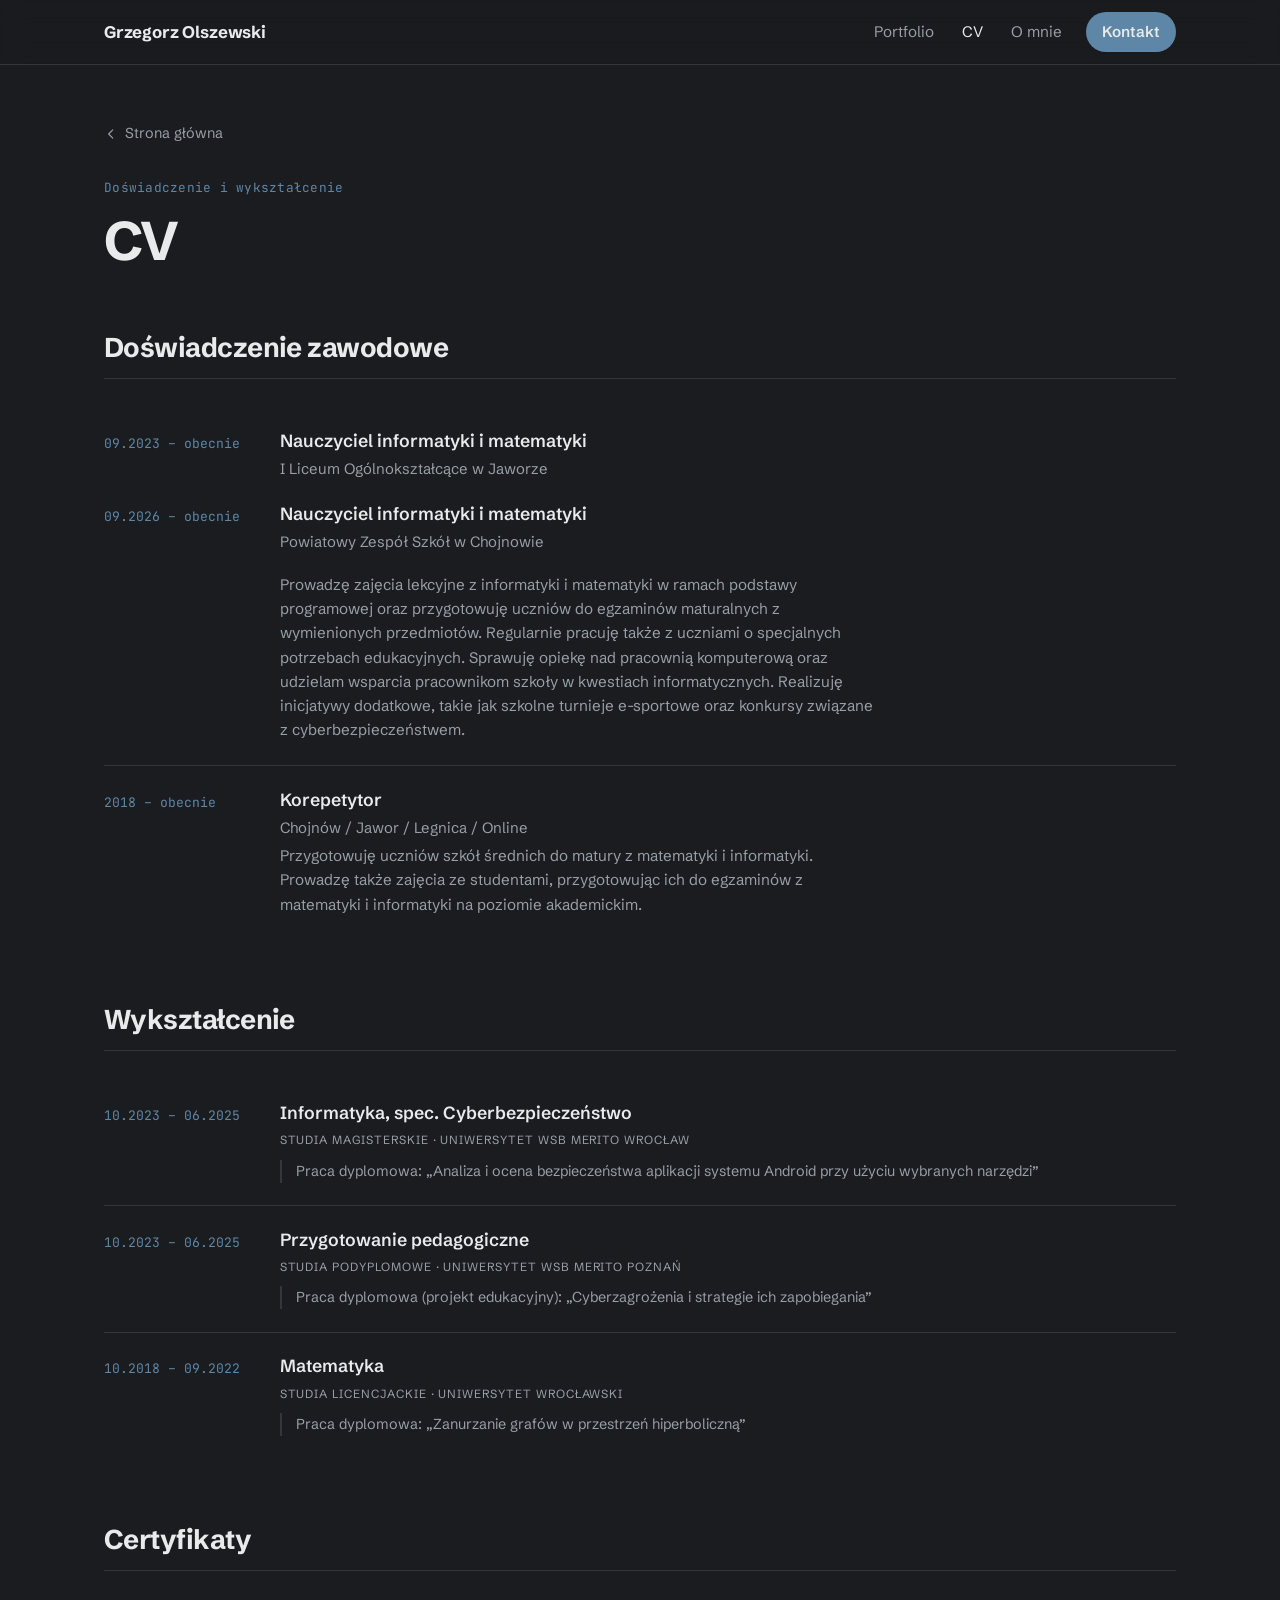
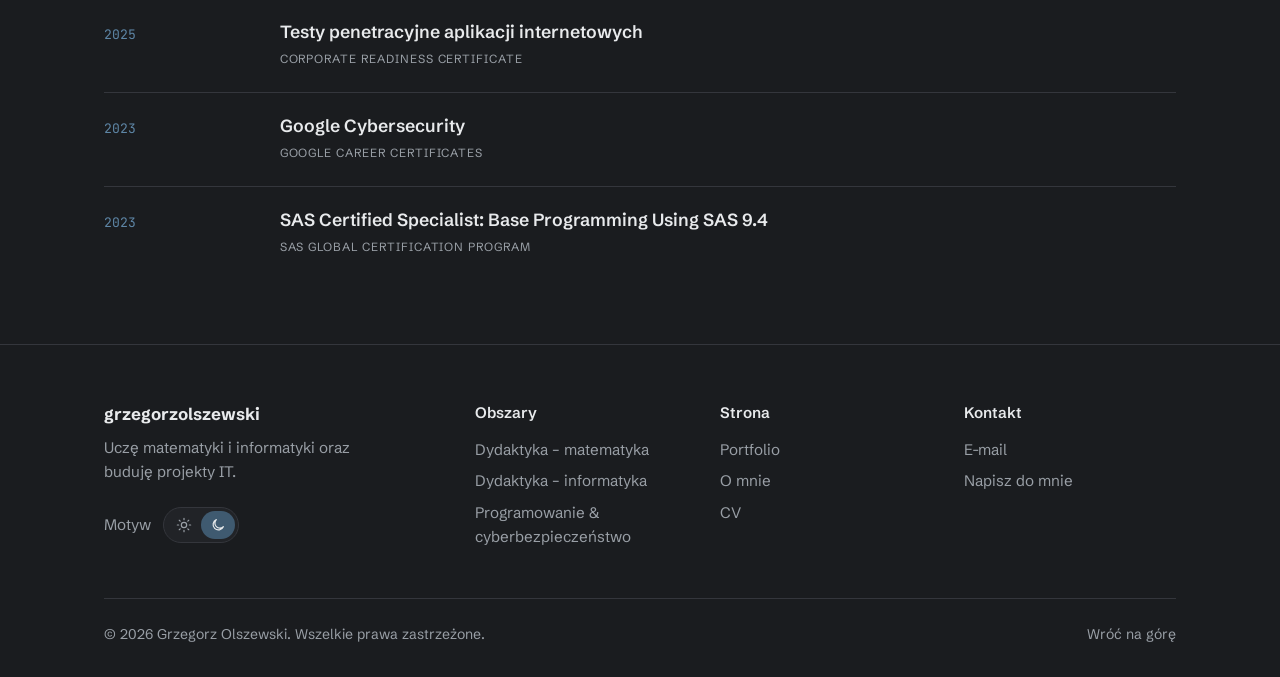
==== commit 477fa6a2: "noselfd" ====
--- a/cv.html
+++ b/cv.html
@@ -135,7 +135,7 @@
     <div class="footer-top">
       <div class="footer-brand">
         <a href="index.html">grzegorzolszewski</a>
-        <p>Uczę matematyki i informatyki, buduję projekty IT i dzielę się tym, co działa w rozwoju osobistym.</p>
+        <p>Uczę matematyki i informatyki oraz buduję projekty IT.</p>
         <div class="theme">
           <span>Motyw</span>
           <div class="theme-switch" role="group" aria-label="Wybór motywu">
@@ -154,7 +154,6 @@
           <li><a href="dydaktyka-matematyka.html">Dydaktyka – matematyka</a></li>
           <li><a href="dydaktyka-informatyka.html">Dydaktyka – informatyka</a></li>
           <li><a href="programowanie.html">Programowanie &amp; cyberbezpieczeństwo</a></li>
-          <li><a href="rozwoj.html">Rozwój osobisty</a></li>
         </ul>
       </div>
       <div class="footer-col">
--- a/styles.css
+++ b/styles.css
@@ -182,6 +182,13 @@
 .page-head h1{font-size:clamp(1.8rem,5vw,3.4rem);overflow-wrap:break-word;font-weight:700;letter-spacing:-0.035em;line-height:1.08;margin-bottom:1.25rem;}
 .lead{max-width:var(--narrow);font-size:clamp(1.08rem,1.5vw,1.22rem);color:var(--text-muted);}
 .lead strong{color:var(--text);font-weight:500;}
+/* Nagłówek z okrągłymi linkami po prawej (np. profil, kanał YT) */
+.page-head-split{display:grid;grid-template-columns:minmax(0,1fr) auto;gap:2.5rem;align-items:end;}
+.head-links{list-style:none;display:flex;gap:1.5rem;}
+.head-links a{display:flex;flex-direction:column;align-items:center;gap:0.7rem;width:136px;text-align:center;text-decoration:none;color:var(--text-muted);font-size:0.85rem;line-height:1.35;transition:color .15s ease;}
+.head-links img{width:120px;height:120px;border-radius:50%;object-fit:cover;object-position:center 30%;border:2px solid var(--border);transition:border-color .15s ease,transform .15s ease;}
+.head-links a:hover{color:var(--text);}
+.head-links a:hover img{border-color:var(--accent);transform:translateY(-2px);}
 
 /* ---------- Podstrony: sekcje ---------- */
 .block{padding-bottom:4rem;}
@@ -227,28 +234,6 @@
 .links .desc{font-size:0.88rem;color:var(--text-muted);line-height:1.45;}
 .links .ext{position:absolute;top:0.8rem;right:0.8rem;width:13px;height:13px;color:var(--text-muted);opacity:0.6;transition:color .15s ease,opacity .15s ease;}
 .links a:hover .ext{color:var(--accent);opacity:1;}
-
-/* ---------- Rozwój osobisty ---------- */
-.channels{list-style:none;display:grid;grid-template-columns:repeat(auto-fit,minmax(min(100%,420px),1fr));gap:1.5rem;}
-.channel{display:flex;flex-direction:column;gap:1rem;background:var(--bg-alt);border:1px solid var(--border);border-radius:14px;padding:1.75rem;}
-.channel-head{display:flex;align-items:center;gap:1.1rem;}
-.channel-head img{width:76px;height:76px;border-radius:50%;border:1px solid var(--border);flex:none;}
-.channel-head h3{font-size:1.25rem;font-weight:600;letter-spacing:-0.01em;line-height:1.25;}
-.channel-head span{font-size:0.88rem;color:var(--text-muted);}
-.channel > p{color:var(--text-muted);font-size:0.98rem;}
-.channel h4{font-size:0.9rem;font-weight:600;margin-top:0.25rem;}
-.channel .btn{align-self:flex-start;margin-top:auto;}
-
-.books{list-style:none;display:grid;grid-template-columns:repeat(auto-fit,minmax(min(100%,420px),1fr));gap:1.5rem;}
-.book{display:grid;grid-template-columns:120px 1fr;gap:1.4rem;align-items:start;background:var(--bg-alt);border:1px solid var(--border);border-radius:14px;padding:1.5rem;}
-.book img{width:120px;height:auto;border-radius:4px;box-shadow:0 6px 18px rgba(0,0,0,.35);}
-.book h3{font-size:1.15rem;font-weight:600;line-height:1.3;}
-.book h3 a{text-decoration:none;transition:color .15s ease;}
-.book h3 a:hover{color:var(--accent);}
-.book-cover{display:block;border-radius:4px;transition:transform .15s ease;}
-.book-cover:hover{transform:translateY(-3px);}
-.book .author{font-size:0.9rem;color:var(--accent);margin:0.2rem 0 0.7rem;}
-.book p{color:var(--text-muted);font-size:0.95rem;}
 
 /* ---------- CV ---------- */
 .cv-list{list-style:none;}
@@ -273,12 +258,13 @@
   .footer-brand{grid-column:1 / -1;}
   .summary-box{grid-template-columns:1fr;gap:1.75rem;padding:2rem 0;}
   .page-head{padding-top:2.5rem;padding-bottom:2rem;}
+  .page-head-split{grid-template-columns:minmax(0,1fr);gap:2rem;}
+  .head-links{gap:1rem;}
+  .head-links a{width:120px;}
+  .head-links img{width:96px;height:96px;}
   .block{padding-bottom:3rem;}
   .cv-entry{grid-template-columns:1fr;gap:0.4rem;}
   .cv-entry.note{padding-top:0.4rem;}
-  .channel{padding:1.35rem;}
-  .book{grid-template-columns:88px 1fr;gap:1rem;padding:1.2rem;}
-  .book img{width:88px;}
 }
 @media (prefers-reduced-motion: reduce){
   html{scroll-behavior:auto;}
